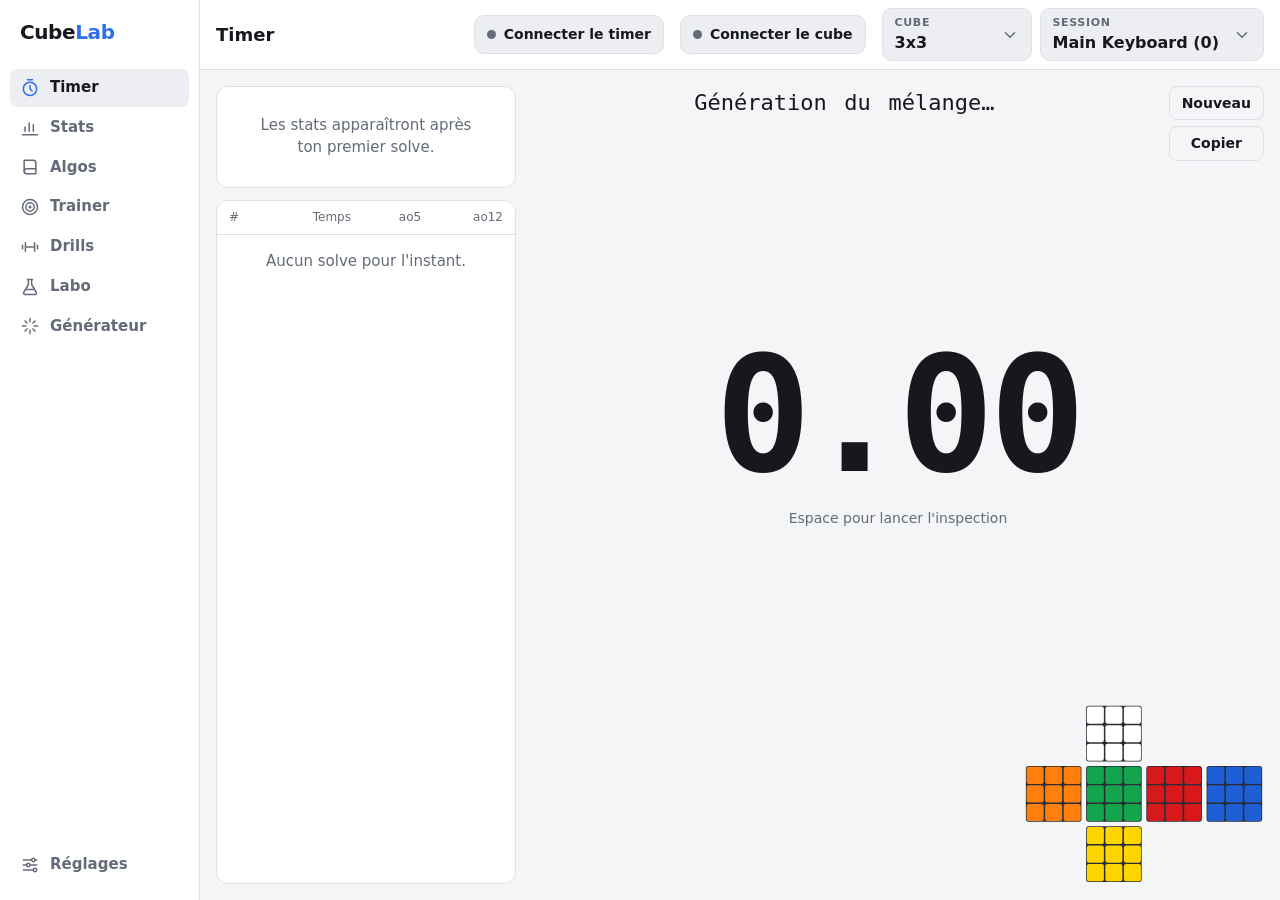
==== index.html @ 6f3a15a3 "Drills : « Cross » au lieu de « Croix » Co-Authored-By: Claude Opus 5.5 <noreply@anthropic.com> Clau" ====
<!doctype html>
<html lang="fr">
<head>
<meta charset="utf-8">
<meta name="viewport" content="width=device-width, initial-scale=1">
<title>CubeLab</title>
<link rel="stylesheet" href="css/style.css?v=33">
</head>
<body>
<div class="app">
<nav class="sidebar" aria-label="Navigation">
  <div class="brand">Cube<span>Lab</span></div>
  <div class="nav-items">
    <button class="tab active" data-tab="timer" data-title="Timer" aria-current="page">
      <svg viewBox="0 0 24 24" aria-hidden="true"><circle cx="12" cy="13" r="8"/><path d="M12 9v4l2.5 2.5M9 2h6"/></svg>
      <span>Timer</span>
    </button>
    <button class="tab" data-tab="stats" data-title="Statistiques">
      <svg viewBox="0 0 24 24" aria-hidden="true"><path d="M3 20h18M6 16v-5M11 16V6M16 16v-8"/></svg>
      <span>Stats</span>
    </button>
    <button class="tab" data-tab="algos" data-title="Algos">
      <svg viewBox="0 0 24 24" aria-hidden="true"><path d="M5 4h11a3 3 0 0 1 3 3v13H8a3 3 0 0 1-3-3z"/><path d="M5 17a3 3 0 0 1 3-3h11"/></svg>
      <span>Algos</span>
    </button>
    <button class="tab" data-tab="trainer" data-title="Trainer">
      <svg viewBox="0 0 24 24" aria-hidden="true"><circle cx="12" cy="12" r="9"/><circle cx="12" cy="12" r="5"/><circle cx="12" cy="12" r="1"/></svg>
      <span>Trainer</span>
    </button>
    <button class="tab" data-tab="drills" data-title="Drills">
      <svg viewBox="0 0 24 24" aria-hidden="true"><path d="M3 10v4M6.5 7v10M17.5 7v10M21 10v4M6.5 12h11"/></svg>
      <span>Drills</span>
    </button>
    <button class="tab" data-tab="lab" data-title="Labo d'algos">
      <svg viewBox="0 0 24 24" aria-hidden="true"><path d="M9 3h6M10 3v6L4.5 18.5A1.7 1.7 0 0 0 6 21h12a1.7 1.7 0 0 0 1.5-2.5L14 9V3"/><path d="M7 15h10"/></svg>
      <span>Labo</span>
    </button>
    <button class="tab" data-tab="gen" data-title="Générateur d'algos">
      <svg viewBox="0 0 24 24" aria-hidden="true"><path d="M12 3v4M12 17v4M3 12h4M17 12h4M6 6l2.5 2.5M15.5 15.5 18 18M6 18l2.5-2.5M15.5 8.5 18 6"/></svg>
      <span data-short="Génér.">Générateur</span>
    </button>
  </div>
  <button id="settings-btn" class="tab nav-settings">
    <svg viewBox="0 0 24 24" aria-hidden="true"><path d="M4 6h10M18 6h2M4 12h4M12 12h8M4 18h12"/><circle cx="16" cy="6" r="2"/><circle cx="10" cy="12" r="2"/><circle cx="18" cy="18" r="2"/></svg>
    <span>Réglages</span>
  </button>
</nav>

<div class="main-col">
<header class="topbar">
  <h1 id="page-title">Timer</h1>
  <button type="button" id="device-btn" class="device-btn">
    <span class="device-dot"></span><span id="device-label">Connecter le timer</span>
  </button>
  <button type="button" id="cube-btn" class="device-btn">
    <span class="device-dot"></span><span id="cube-label">Connecter le cube</span>
  </button>
  <div class="selectors">
    <div id="puzzle"></div>
    <div id="session"></div>
  </div>
</header>

<main>
  <section id="view-timer" class="view active">
    <aside class="side">
      <div id="stats" class="card stats"></div>
      <div class="card solves">
        <table>
          <thead><tr><th>#</th><th>Temps</th><th>ao5</th><th>ao12</th></tr></thead>
          <tbody id="solves-body"></tbody>
        </table>
        <p id="solves-empty" class="empty">Aucun solve pour l'instant.</p>
      </div>
    </aside>

    <div class="stage">
      <div class="scramble-bar">
        <div id="scramble" class="scramble"></div>
        <div class="scramble-actions">
          <button id="new-scramble" class="btn ghost">Nouveau</button>
          <button id="copy-scramble" class="btn ghost">Copier</button>
        </div>
      </div>

      <div id="timer-zone" class="timer-zone">
        <div id="timer" class="timer">0.00</div>
        <div id="timer-hint" class="hint"></div>
        <div id="last-splits" class="splits-line"></div>
      </div>

      <div id="last-actions" class="last-actions" hidden>
        <button class="btn" data-pen="">OK</button>
        <button class="btn" data-pen="+2">+2</button>
        <button class="btn" data-pen="DNF">DNF</button>
        <button class="btn danger" data-del>Supprimer</button>
      </div>

      <div id="preview" class="preview"></div>
      <div id="smart-bar" class="smart-bar" hidden>
        <button type="button" class="btn ghost" id="smart-sync" title="À utiliser si le cube affiché ne correspond plus au vrai cube">Le cube est résolu</button>
      </div>
    </div>
  </section>

  <section id="view-lab" class="view">
    <div class="lab">
      <div class="card lab-input">
        <label for="alg-input">Algorithme</label>
        <textarea id="alg-input" rows="3" spellcheck="false" placeholder="ex : R U R' U'   ·   [R, U]   ·   [F: (R U R' U')2]   ·   r U R' U'"></textarea>
        <div class="segmented" role="radiogroup">
          <label><input type="radio" name="lab-mode" value="result" checked> Résultat de l'algo</label>
          <label><input type="radio" name="lab-mode" value="case"> Cas que l'algo résout</label>
        </div>
        <p id="lab-error" class="error" hidden></p>
      </div>
      <div class="lab-grid">
        <div id="lab-net" class="card lab-net"></div>
        <div class="card lab-info">
          <div id="lab-info"></div>
          <div class="row-btns lab-actions">
            <button id="lab-solve" class="btn">Résoudre ce cube</button>
            <button id="lab-to-gen" class="btn">Chercher des algos pour ce cas</button>
          </div>
          <div id="lab-solution" class="lab-solution" hidden></div>
        </div>
      </div>
    </div>
  </section>

  <section id="view-gen" class="view">
    <div class="lab">
      <div class="card lab-input">
        <label for="gen-input">Cas à résoudre</label>
        <textarea id="gen-input" rows="2" spellcheck="false" placeholder="Colle un algo connu pour ce cas (ex : T-perm) ou un setup qui le crée"></textarea>
        <div class="segmented" role="radiogroup">
          <label><input type="radio" name="gen-mode" value="alg" checked> C'est un algo qui résout le cas</label>
          <label><input type="radio" name="gen-mode" value="setup"> C'est un setup qui crée le cas</label>
        </div>
        <div class="gen-options">
          <label class="stack">Ce qui doit être résolu
            <select id="gen-mask">
              <option value="full">Cube entier (PLL, ZBLL, 1LLL…)</option>
              <option value="oll">Orientation de la dernière couche (OLL)</option>
              <option value="f2l">Deux premières couches (F2L)</option>
            </select>
          </label>
          <fieldset class="gen-moves">
            <legend>Mouvements autorisés</legend>
            <div id="gen-bases" class="chips"></div>
          </fieldset>
          <label class="stack">Longueur max
            <input type="number" id="gen-max" min="1" max="20" value="14">
          </label>
          <div class="stack gen-auf">
            <label><input type="checkbox" id="gen-preauf" checked> AUF avant (gratuit)</label>
            <label><input type="checkbox" id="gen-postauf" checked> AUF après (gratuit)</label>
          </div>
        </div>
        <div class="row-btns">
          <button id="gen-run" class="btn primary">Générer</button>
          <button id="gen-stop" class="btn" disabled>Arrêter</button>
          <span id="gen-status" class="muted gen-status"></span>
        </div>
        <p id="gen-error" class="error" hidden></p>
      </div>
      <div class="gen-grid">
        <div id="gen-net" class="card lab-net"></div>
        <div class="card gen-results">
          <div class="gen-results-head">
            <strong id="gen-count">Résultats</strong>
            <label class="muted">Trier par
              <select id="gen-sort">
                <option value="len">Longueur</option>
                <option value="score">Facilité estimée</option>
              </select>
            </label>
          </div>
          <table>
            <thead><tr><th>Algo</th><th title="Mouvements (STM)">Mvts</th><th title="Half Turn Metric">HTM</th><th title="Plus bas = plus agréable (estimation : R/U faciles, B/L moins)">Facilité</th><th></th></tr></thead>
            <tbody id="gen-body"></tbody>
          </table>
          <p id="gen-empty" class="empty">Lance une génération pour voir les algos.</p>
        </div>
      </div>
    </div>
  </section>

  <section id="view-stats" class="view">
    <div class="stats-page">
      <div id="sv-tabs" class="seg sv-tabs" role="tablist" aria-label="Catégorie de stats">
        <button type="button" role="tab" data-cat="session">Session</button>
        <button type="button" role="tab" data-cat="sessions">Sessions</button>
        <button type="button" role="tab" data-cat="algos">Algos</button>
      </div>
      <div id="stats-view"></div>
    </div>
  </section>
  <section id="view-algos" class="view">
    <div class="algos">
      <div class="card algos-head">
        <div id="algos-puzzle"></div>
        <div id="algos-set"></div>
        <button id="train-btn" class="btn primary train-btn">S'entraîner</button>
      </div>
      <div id="train-bar" class="card train-bar" hidden>
        <div class="train-row">
          <span class="muted">Sélection</span>
          <div class="row-btns">
            <button type="button" class="btn" id="train-all">Tout</button>
            <button type="button" class="btn" id="train-none">Aucun</button>
          </div>
        </div>
        <div class="train-row">
          <span class="muted">Par état</span>
          <div class="row-btns" id="train-status"></div>
        </div>
        <div class="train-row">
          <div id="train-scramble"></div>
          <div id="train-dist"></div>
          <div id="train-check"></div>
          <div id="train-auf"></div>
        </div>
        <div class="train-row train-f2l" hidden>
          <span class="muted">Slots</span>
          <div class="chips" id="train-slots"></div>
          <div id="train-variants"></div>
        </div>
      </div>
      <div id="algos-list" class="algos-list"></div>
      <div id="train-foot" class="card train-foot" hidden>
        <strong id="train-count"></strong>
        <button type="button" class="btn" id="train-cancel">Annuler</button>
        <button type="button" class="btn primary" id="train-start">Lancer</button>
      </div>
    </div>
  </section>
  <section id="view-drills" class="view">
    <aside class="side dr-side">
      <div class="card dr-options">
        <div id="dr-drill"></div>
        <div class="dr-row">
          <span class="muted">Paires à prévoir</span>
          <div id="dr-pairs" class="seg" role="tablist" aria-label="Paires à prévoir">
            <button type="button" role="tab" data-n="0">Cross</button>
            <button type="button" role="tab" data-n="1">+1</button>
            <button type="button" role="tab" data-n="2">+2</button>
          </div>
        </div>
      </div>
      <div id="dr-stats" class="card dr-stats"></div>
      <div class="card solves dr-history">
        <table>
          <thead><tr><th>#</th><th>X</th><th>Analyse</th><th>Exéc.</th><th></th></tr></thead>
          <tbody id="dr-body"></tbody>
        </table>
        <p id="dr-empty" class="empty">Aucun essai pour l'instant.</p>
      </div>
    </aside>
    <div class="stage">
      <div class="scramble-bar">
        <div id="dr-scramble" class="scramble"></div>
        <div class="scramble-actions">
          <button type="button" id="dr-new" class="btn ghost">Nouveau</button>
        </div>
      </div>
      <div id="dr-zone" class="timer-zone">
        <div id="dr-phase" class="dr-phase"></div>
        <div id="dr-timer" class="timer">0.00</div>
        <div id="dr-hint" class="hint"></div>
        <div id="dr-result" class="dr-result" hidden></div>
      </div>
    </div>
  </section>

  <section id="view-trainer" class="view">
    <div id="tr-empty" class="placeholder">
      <h2>Trainer</h2>
      <p>Aucun algo sélectionné. Dans l'onglet Algos, appuie sur S'entraîner et choisis les cas à travailler.</p>
      <p><button type="button" class="btn primary" id="tr-choose">Choisir des algos</button></p>
    </div>
    <aside class="side tr-side">
      <div class="card tr-info">
        <div id="tr-summary"></div>
        <div class="row-btns tr-info-btns">
          <button type="button" class="btn" id="tr-edit">Modifier</button>
          <button type="button" class="btn danger" id="tr-quit">Quitter</button>
        </div>
      </div>
      <div class="card solves tr-stats">
        <table>
          <thead><tr><th>Cas</th><th>n</th><th title="Moyenne">Moy.</th><th title="Médiane">Méd.</th><th title="Meilleur">Min</th><th title="Pire">Max</th></tr></thead>
          <tbody id="tr-stats-body"></tbody>
        </table>
      </div>
    </aside>
    <div class="stage tr-stage">
      <div class="scramble-bar">
        <div id="tr-scramble" class="scramble"></div>
        <div class="scramble-actions">
          <button type="button" id="tr-skip" class="btn ghost">Passer</button>
        </div>
      </div>
      <div id="tr-preview" class="tr-preview" hidden></div>
      <div id="tr-timer-zone" class="timer-zone">
        <div id="tr-timer" class="timer">0.00</div>
        <div id="tr-hint" class="hint"></div>
      </div>
      <div id="tr-last" class="card tr-last" hidden></div>
    </div>
  </section>
</main>
</div>
</div>

<dialog id="settings-dialog">
  <form method="dialog" class="dialog-body">
    <h2>Réglages</h2>
    <fieldset>
      <legend>Timer</legend>
      <label class="row">Mélanges
        <select name="scrambleType">
          <option value="random-state">Random-state (WCA)</option>
          <option value="random-move">25 mouvements aléatoires</option>
        </select>
      </label>
      <label class="row"><input type="checkbox" name="inspection"> Inspection WCA (15 s)</label>
      <label class="row"><input type="checkbox" name="voice"> Annonces vocales à 8 s et 12 s</label>
      <label class="row">Maintien avant départ
        <select name="holdMs">
          <option value="0">Aucun</option>
          <option value="300">0,3 s</option>
          <option value="550">0,55 s (stackmat)</option>
        </select>
      </label>
      <label class="row">Précision
        <select name="precision">
          <option value="2">Centièmes</option>
          <option value="3">Millièmes</option>
        </select>
      </label>
      <label class="row">Affichage pendant le solve
        <select name="runningDisplay">
          <option value="full">Temps complet</option>
          <option value="seconds">Secondes seulement</option>
          <option value="hidden">Masqué</option>
        </select>
      </label>
    </fieldset>
    <fieldset>
      <legend>Session</legend>
      <div class="row-btns">
        <button type="button" class="btn" id="session-new">Nouvelle</button>
        <button type="button" class="btn" id="session-rename">Modifier</button>
        <button type="button" class="btn danger" id="session-delete">Supprimer</button>
      </div>
    </fieldset>
    <fieldset>
      <legend>Données</legend>
      <div class="row-btns">
        <button type="button" class="btn" id="export-btn">Exporter (JSON)</button>
        <button type="button" class="btn" id="import-btn">Importer</button>
        <input type="file" id="import-file" accept="application/json,.json" hidden>
      </div>
    </fieldset>
    <div class="dialog-actions"><button class="btn primary" value="close">Fermer</button></div>
  </form>
</dialog>

<dialog id="session-dialog">
  <form method="dialog" class="dialog-body">
    <h2 id="session-dialog-title">Nouvelle session</h2>
    <label class="stack">Nom<input type="text" name="name" maxlength="40" autocomplete="off"></label>
    <label class="row"><input type="checkbox" name="stats"> Afficher ses stats dans l'onglet Stats</label>
    <p id="session-main-note" class="muted" hidden>Session principale : toujours comptée dans les stats.</p>
    <div class="dialog-actions row-btns">
      <button class="btn" value="cancel" formnovalidate>Annuler</button>
      <button class="btn primary" value="save">Enregistrer</button>
    </div>
  </form>
</dialog>

<dialog id="solve-dialog">
  <form method="dialog" class="dialog-body">
    <h2 id="solve-title"></h2>
    <p id="solve-date" class="muted"></p>
    <div id="solve-splits" class="splits-line left"></div>
    <p id="solve-scramble" class="scramble small"></p>
    <div class="row-btns">
      <button type="button" class="btn" data-pen="">OK</button>
      <button type="button" class="btn" data-pen="+2">+2</button>
      <button type="button" class="btn" data-pen="DNF">DNF</button>
      <button type="button" class="btn danger" data-del>Supprimer</button>
    </div>
    <label class="stack">Commentaire<textarea id="solve-comment" rows="2"></textarea></label>
    <div class="dialog-actions"><button class="btn primary" value="close">Fermer</button></div>
  </form>
</dialog>

<script type="module" src="js/app.js?v=34"></script>
</body>
</html>
---- css/style.css ----
:root {
  --bg: #f4f5f7;
  --surface: #ffffff;
  --surface-2: #eceef2;
  --text: #16181d;
  --muted: #646b78;
  --border: #dde0e6;
  --accent: #2f6fed;
  --accent-text: #ffffff;
  --hold: #d93025;
  --ready: #188038;
  --inspect: #e37400;
  --danger: #c5221f;
  --net-bg: #2a2d34;
  --mono: ui-monospace, "SF Mono", "Cascadia Mono", Consolas, monospace;
  color-scheme: light;
}
@media (prefers-color-scheme: dark) {
  :root:not([data-theme="light"]) {
    --bg: #111317;
    --surface: #1a1d23;
    --surface-2: #242830;
    --text: #e8eaee;
    --muted: #9aa1ad;
    --border: #2e333c;
    --accent: #6c9bff;
    --accent-text: #0b1020;
    --hold: #ff6b5e;
    --ready: #4cd27a;
    --inspect: #ffa53d;
    --danger: #ff6b5e;
    --net-bg: #0b0c0f;
    color-scheme: dark;
  }
}
:root[data-theme="dark"] {
  --bg: #111317; --surface: #1a1d23; --surface-2: #242830; --text: #e8eaee; --muted: #9aa1ad;
  --border: #2e333c; --accent: #6c9bff; --accent-text: #0b1020; --hold: #ff6b5e; --ready: #4cd27a;
  --inspect: #ffa53d; --danger: #ff6b5e; --net-bg: #0b0c0f; color-scheme: dark;
}

* { box-sizing: border-box; }
html, body { height: 100%; }
body {
  margin: 0;
  background: var(--bg);
  color: var(--text);
  font: 15px/1.45 system-ui, -apple-system, "Segoe UI", Roboto, sans-serif;
}

/* ---------- Structure : barre latérale + colonne principale ---------- */
.app { display: flex; height: 100%; }
.main-col { flex: 1; min-width: 0; display: flex; flex-direction: column; }

.sidebar {
  width: 200px; flex-shrink: 0; display: flex; flex-direction: column; gap: 4px;
  padding: 16px 10px; background: var(--surface); border-right: 1px solid var(--border);
}
.brand { font-weight: 700; font-size: 20px; letter-spacing: -0.02em; padding: 2px 10px 18px; }
.brand span { color: var(--accent); }
.nav-items { display: flex; flex-direction: column; gap: 2px; }
.tab {
  display: flex; align-items: center; gap: 10px; width: 100%;
  border: 0; background: none; color: var(--muted); font: inherit; font-weight: 600; text-align: left;
  padding: 8px 10px; border-radius: 8px; cursor: pointer;
}
.tab svg {
  width: 20px; height: 20px; flex-shrink: 0;
  fill: none; stroke: currentColor; stroke-width: 1.8; stroke-linecap: round; stroke-linejoin: round;
}
.tab:hover { color: var(--text); background: var(--surface-2); }
.tab.active { background: var(--surface-2); color: var(--text); }
.tab.active svg { stroke: var(--accent); }
.tab .soon {
  margin-left: auto; font-style: normal; font-size: 11px; font-weight: 500;
  color: var(--muted); border: 1px solid var(--border); border-radius: 999px; padding: 0 6px;
}
.nav-settings { margin-top: auto; }

.topbar {
  display: flex; align-items: center; gap: 16px; flex-wrap: wrap;
  padding: 8px 16px; min-height: 56px; border-bottom: 1px solid var(--border); background: var(--surface);
}
.topbar h1 { margin: 0; font-size: 18px; font-weight: 700; }
.device-btn {
  margin-left: auto; display: inline-flex; align-items: center; gap: 8px; cursor: pointer;
  font: inherit; font-size: 14px; font-weight: 600; color: var(--text);
  background: var(--surface-2); border: 1px solid var(--border); border-radius: 10px; padding: 8px 12px;
}
.device-btn[hidden], .device-btn .short { display: none; }
.device-btn:hover { border-color: var(--muted); }
.device-dot { width: 9px; height: 9px; border-radius: 50%; background: var(--muted); }
.device-btn[data-status="connected"] .device-dot { background: var(--ready); }
.device-btn[data-status="connecting"] .device-dot { background: var(--inspect); }
.device-btn + .device-btn { margin-left: 0; }
.device-btn:not([hidden]) ~ .selectors { margin-left: 0; }
.smart-bar { align-self: flex-end; width: 240px; display: flex; flex-direction: column; align-items: center; gap: 6px; text-align: center; font-size: 14px; color: var(--muted); }
.smart-bar[hidden] { display: none; }
.smart-bar .btn { font-size: 13px; padding: 3px 10px; }
.preview.live { outline: 2px solid var(--ready); outline-offset: 6px; border-radius: 6px; }
body.solving .smart-bar { visibility: hidden; }
.selectors { margin-left: auto; display: flex; gap: 8px; align-items: center; }
.selectors[hidden] { display: none; }
.selectors .picker-list { left: auto; right: 0; }
.picker-value { white-space: nowrap; overflow: hidden; text-overflow: ellipsis; }
.picker-list li { white-space: nowrap; }

.placeholder { margin: auto; max-width: 420px; padding: 32px 16px; text-align: center; color: var(--muted); }
.placeholder h2 { color: var(--text); margin: 0 0 8px; font-size: 22px; }
.placeholder p { margin: 0; }
select, textarea, input[type="text"] {
  font: inherit; color: var(--text); background: var(--surface-2);
  border: 1px solid var(--border); border-radius: 8px; padding: 6px 8px;
}

.btn {
  font: inherit; font-size: 14px; font-weight: 600; cursor: pointer;
  border: 1px solid var(--border); background: var(--surface); color: var(--text);
  padding: 6px 12px; border-radius: 8px;
}
.btn:hover { background: var(--surface-2); }
.btn.ghost { background: transparent; }
.btn.primary { background: var(--accent); color: var(--accent-text); border-color: transparent; }
.btn.danger { color: var(--danger); }

main { flex: 1; min-height: 0; }
.view { display: none; height: 100%; }
.view.active { display: flex; }
.card { background: var(--surface); border: 1px solid var(--border); border-radius: 12px; }

/* ---------- Vue timer ---------- */
#view-timer { gap: 16px; padding: 16px; }
.side { width: 300px; flex-shrink: 0; display: flex; flex-direction: column; gap: 12px; min-height: 0; }
.stats { padding: 12px 14px; }
/* Onglets Timer / Smart au-dessus des stats */
.seg { display: flex; gap: 4px; padding: 4px; background: var(--surface-2); border: 1px solid var(--border); border-radius: 10px; }
.seg button {
  flex: 1; font: inherit; font-size: 14px; font-weight: 600; color: var(--muted); cursor: pointer;
  background: none; border: 0; border-radius: 7px; padding: 6px 10px;
}
.seg button:hover { color: var(--text); }
.seg button.on { background: var(--surface); color: var(--text); box-shadow: 0 1px 3px rgb(0 0 0 / 0.12); }
.stats table { width: 100%; border-collapse: collapse; font-variant-numeric: tabular-nums; }
.stats th { text-align: left; font-weight: 500; color: var(--muted); font-size: 12px; padding-bottom: 4px; }
.stats td { padding: 2px 0; }
.stats td:not(:first-child), .stats th:not(:first-child) { text-align: right; }
.stats .meta { margin-top: 8px; color: var(--muted); font-size: 13px; display: flex; justify-content: space-between; }
.solves { flex: 1; overflow: auto; min-height: 120px; }
.solves table { width: 100%; border-collapse: collapse; font-variant-numeric: tabular-nums; font-size: 14px; }
.solves th {
  position: sticky; top: 0; background: var(--surface); text-align: right;
  font-weight: 500; color: var(--muted); font-size: 12px; padding: 8px 12px; border-bottom: 1px solid var(--border);
}
.solves td { text-align: right; padding: 4px 12px; }
.solves th:first-child, .solves td:first-child { text-align: left; color: var(--muted); }
.solves tbody tr { cursor: pointer; }
.solves tbody tr:hover { background: var(--surface-2); }
.solves td.best { color: var(--ready); font-weight: 600; }
.empty { color: var(--muted); text-align: center; padding: 16px; margin: 0; }

.stage { flex: 1; min-width: 0; display: flex; flex-direction: column; gap: 12px; }
.scramble-bar { display: flex; gap: 12px; align-items: flex-start; }
.scramble {
  flex: 1; font-family: var(--mono); font-size: 22px; line-height: 1.5;
  text-align: center; word-spacing: 0.2em; overflow-wrap: anywhere;
}
.scramble.small { font-size: 15px; text-align: left; }
/* Suivi du mélange au cube connecté */
.scr-move.done { color: var(--muted); opacity: 0.45; }
.scr-move.cur { color: var(--accent); text-decoration: underline; text-underline-offset: 6px; text-decoration-thickness: 3px; }
.scr-move.cur.half { color: var(--inspect); }
.scr-move.cur.wrong { color: var(--danger); }
.scr-note { font-family: system-ui, -apple-system, "Segoe UI", Roboto, sans-serif; font-size: 16px; word-spacing: normal; margin-top: 6px; }
.scr-note b { font-family: var(--mono); font-size: 20px; }
.scr-note.wrong { color: var(--danger); }
.scr-note.half { color: var(--inspect); }
.scramble-actions { display: flex; flex-direction: column; gap: 6px; }

.timer-zone {
  flex: 1; display: flex; flex-direction: column; align-items: center; justify-content: center;
  user-select: none; -webkit-user-select: none; touch-action: none; min-height: 200px;
}
.timer {
  font-family: var(--mono); font-variant-numeric: tabular-nums; font-weight: 600;
  font-size: clamp(64px, 14vw, 160px); line-height: 1; letter-spacing: -0.03em;
}
.timer.hold { color: var(--hold); }
.timer.ready { color: var(--ready); }
.timer.inspect { color: var(--inspect); }
.hint { color: var(--muted); margin-top: 12px; font-size: 14px; min-height: 1.4em; text-align: center; }
.last-actions { display: flex; justify-content: center; gap: 8px; }
.last-actions[hidden] { display: none; }
.preview { align-self: flex-end; width: 240px; }
.net { width: 100%; height: auto; display: block; }
.net-face { fill: var(--net-bg); }

/* Mode focus pendant le solve */
body.solving .topbar, body.solving .sidebar, body.solving .side, body.solving .scramble-actions,
body.solving .preview, body.solving .last-actions { visibility: hidden; }
body.inspecting .side, body.inspecting .last-actions { visibility: hidden; }

/* ---------- Labo ---------- */
#view-lab, #view-gen { padding: 16px; overflow: auto; }
.lab { width: 100%; max-width: 1000px; margin: 0 auto; display: flex; flex-direction: column; gap: 12px; }
.lab-input { padding: 14px; display: flex; flex-direction: column; gap: 10px; }
.lab-input label[for] { font-weight: 600; }
.lab-input textarea { font-family: var(--mono); font-size: 18px; resize: vertical; width: 100%; }
.segmented { display: flex; gap: 16px; flex-wrap: wrap; color: var(--muted); font-size: 14px; }
.segmented label { display: flex; gap: 6px; align-items: center; cursor: pointer; }
.error { color: var(--danger); margin: 0; }
.lab-grid { display: grid; grid-template-columns: minmax(0, 1fr) minmax(0, 1fr); gap: 12px; }
.lab-net { padding: 16px; }
.lab-info { padding: 14px 16px; }
.lab-info dl { margin: 0; display: grid; grid-template-columns: max-content 1fr; gap: 6px 16px; }
.lab-info dt { color: var(--muted); }
.lab-info dd { margin: 0; font-family: var(--mono); overflow-wrap: anywhere; }
.lab-info .yes { color: var(--ready); font-weight: 600; }
.lab-info .copy { font-family: inherit; margin-left: 6px; padding: 0 6px; font-size: 12px; }

.lab-actions { margin-top: 14px; }
.lab-solution { margin-top: 10px; overflow-wrap: anywhere; }
.lab-solution code { font-family: var(--mono); font-size: 15px; }

/* ---------- Générateur ---------- */
.gen-options { display: flex; flex-wrap: wrap; gap: 12px 20px; align-items: flex-end; }
.gen-options .stack { font-size: 14px; color: var(--muted); }
.gen-options select, .gen-options input[type="number"] { color: var(--text); }
.gen-options input[type="number"] { width: 90px; font: inherit; background: var(--surface-2); border: 1px solid var(--border); border-radius: 8px; padding: 6px 8px; }
.gen-auf { gap: 4px; }
.gen-auf label { display: flex; gap: 6px; align-items: center; color: var(--text); }
.gen-moves { flex-direction: row; padding: 6px 10px 10px; }
.chips { display: flex; flex-wrap: wrap; gap: 6px; }
.chip { position: relative; }
.chip input { position: absolute; opacity: 0; pointer-events: none; }
.chip span {
  display: inline-block; min-width: 36px; text-align: center; font-family: var(--mono); font-weight: 600;
  padding: 4px 8px; border-radius: 8px; border: 1px solid var(--border); cursor: pointer; color: var(--muted);
}
.chip input:checked + span { background: var(--accent); color: var(--accent-text); border-color: transparent; }
.chip input:focus-visible + span { outline: 2px solid var(--accent); outline-offset: 2px; }
.gen-status { font-size: 14px; align-self: center; font-variant-numeric: tabular-nums; }
.btn:disabled { opacity: 0.5; cursor: default; }
.gen-grid { display: grid; grid-template-columns: minmax(0, 320px) minmax(0, 1fr); gap: 12px; align-items: start; }
.gen-results { padding: 0; overflow: auto; max-height: 70vh; }
.gen-results-head { display: flex; justify-content: space-between; align-items: center; gap: 12px; padding: 10px 14px; border-bottom: 1px solid var(--border); flex-wrap: wrap; }
.gen-results-head select { margin-left: 6px; }
.gen-results table { width: 100%; border-collapse: collapse; font-variant-numeric: tabular-nums; font-size: 14px; }
.gen-results th { text-align: right; font-weight: 500; color: var(--muted); font-size: 12px; padding: 8px 10px; position: sticky; top: 0; background: var(--surface); }
.gen-results td { text-align: right; padding: 5px 10px; border-top: 1px solid var(--border); }
.gen-results th:first-child, .gen-results td.alg { text-align: left; }
.gen-results td.alg { font-family: var(--mono); font-size: 15px; overflow-wrap: anywhere; }
.gen-results td.actions { white-space: nowrap; }

/* ---------- Algos ---------- */
#view-algos { padding: 16px; overflow: auto; }
.algos { width: 100%; max-width: 1000px; margin: 0 auto; display: flex; flex-direction: column; gap: 12px; }
.algos-head { padding: 12px 14px; display: flex; align-items: center; gap: 10px; flex-wrap: wrap; }
.algos-list { display: flex; flex-direction: column; gap: 12px; }
.subset { padding: 12px 14px 14px; }
.subset h2 { margin: 0 0 10px; font-size: 16px; display: flex; gap: 8px; align-items: baseline; }
.subset h2 .muted { font-size: 13px; font-weight: 500; }
.case-grid { display: grid; grid-template-columns: repeat(auto-fill, minmax(104px, 1fr)); gap: 10px; }
.case {
  margin: 0; padding: 8px; border-radius: 10px; background: var(--surface-2); border: 2px solid transparent;
  display: flex; flex-direction: column; align-items: center; gap: 6px; font: inherit; color: var(--text); cursor: pointer;
}
.case:hover { border-color: var(--border); }
.case.open { border-color: var(--accent); }
.case .ll { width: 100%; max-width: 110px; height: auto; display: block; }
.ll .white-sticker { stroke: #8a909c; stroke-width: 0.05; }
.case-name { font-size: 13px; font-weight: 600; font-variant-numeric: tabular-nums; display: flex; align-items: center; gap: 5px; }
/* Pastille d'état : orange = en apprentissage, vert = appris. */
.case.learning .case-name::before, .case.learned .case-name::before { content: ""; width: 8px; height: 8px; border-radius: 50%; }
.case.learning .case-name::before { background: var(--inspect); }
.case.learned .case-name::before { background: var(--ready); }

.ll-arrows line { stroke: #16181d; stroke-width: 0.09; stroke-linecap: round; }
.ll-arrows polygon { fill: #16181d; }

.case-panel {
  grid-column: 1 / -1; display: flex; gap: 16px; padding: 14px; border-radius: 10px;
  border: 2px solid var(--accent); background: var(--surface); scroll-margin: 16px;
}
.case-panel-img { width: 130px; flex-shrink: 0; }
.case-panel-img .ll { width: 100%; height: auto; display: block; }
.case-panel-body { flex: 1; min-width: 0; display: flex; flex-direction: column; gap: 10px; }
.case-panel-head { display: flex; justify-content: space-between; align-items: center; gap: 8px; }
.case-panel-head h3 { margin: 0; font-size: 18px; }
.alg-fields { display: flex; flex-direction: column; gap: 8px; }
.alg-fields.cols { display: grid; grid-template-columns: repeat(4, minmax(0, 1fr)); gap: 10px; }
.alg-field { display: flex; flex-direction: column; gap: 6px; min-width: 0; }
.alg-field > label { font-weight: 600; font-size: 14px; }
.alg-fields.cols .case-alg { font-size: 14px; }
.alg-fields.cols .case-alg-text { font-size: 14px; }
.alg-fields.cols .case-check { font-size: 12px; }
/* Variantes F2L avec slots libres */
.variants { display: flex; flex-direction: column; gap: 6px; padding-top: 8px; border-top: 1px solid var(--border); }
.variants-title { font-size: 14px; }
.variant { display: flex; align-items: center; gap: 10px; flex-wrap: wrap; font-size: 14px; }
.variant code { font-family: var(--mono); flex: 1; min-width: 160px; }
.variant .btn { font-size: 13px; padding: 2px 8px; }
.variant-tag { font-size: 12px; font-weight: 600; padding: 2px 8px; border-radius: 999px; background: var(--surface-2); border: 1px solid var(--border); }
.variant-add summary { cursor: pointer; color: var(--accent); font-weight: 600; font-size: 14px; width: fit-content; }
.variant-form { display: flex; flex-direction: column; gap: 8px; margin-top: 8px; padding: 10px; border-radius: 10px; background: var(--surface-2); }
.variant-row { display: flex; align-items: center; gap: 10px; flex-wrap: wrap; font-size: 14px; }
.variant-row > .muted { min-width: 90px; }
.variant-form .chip span { font-family: inherit; }
.chip input:disabled + span { opacity: 0.35; cursor: default; }
.variant-alg { font-family: var(--mono); font-size: 15px; width: 100%; }
.variant-check { margin: 0; font-size: 13px; }
.variant-check.ok { color: var(--ready); font-weight: 600; }
.variant-check.error { color: var(--danger); }
.variant-form .btn { align-self: flex-start; }
.case-alg[hidden], .case-alg-locked[hidden] { display: none; }
/* Algo verrouillé : un appui long (1 s) remplit la barre puis déverrouille. */
.case-alg-locked {
  position: relative; overflow: hidden; display: flex; flex-direction: column; gap: 2px;
  padding: 8px 10px; border-radius: 8px; border: 1px solid var(--border); background: var(--surface-2);
  cursor: pointer; user-select: none; -webkit-user-select: none; -webkit-touch-callout: none; touch-action: manipulation;
}
.case-alg-locked::before {
  content: ""; position: absolute; inset: 0; background: var(--accent); opacity: 0.18;
  transform: scaleX(0); transform-origin: left;
}
.case-alg-locked.pressing::before { transform: scaleX(1); transition: transform 1s linear; }
.case-alg-locked:focus-visible { outline: 2px solid var(--accent); outline-offset: 2px; }
.case-alg-text { position: relative; font-family: var(--mono); font-size: 16px; overflow-wrap: anywhere; }
.case-alg { font-family: var(--mono); font-size: 16px; font-weight: 400; resize: vertical; width: 100%; }
.case-check { margin: 0; font-size: 14px; overflow-wrap: anywhere; }
.case-times { display: flex; align-items: center; gap: 10px; flex-wrap: wrap; font-size: 14px; }
.case-times > div { flex: 1; min-width: 200px; display: flex; flex-direction: column; gap: 2px; }
.case-times p { margin: 0; }
.case-times .btn { font-size: 13px; padding: 3px 10px; }
.case-check code { font-family: var(--mono); color: var(--text); }
.case-check.ok { color: var(--ready); font-weight: 600; }
.case-check.error { color: var(--danger); }
.status-pick { display: flex; flex-wrap: wrap; gap: 6px; }
.status-pick .chip span { font-family: inherit; padding: 6px 12px; }
.status-pick .status-learning input:checked + span { background: var(--inspect); }
.status-pick .status-learned input:checked + span { background: var(--ready); }

/* Menu déroulant maison */
.picker { position: relative; }
.picker-btn {
  display: grid; grid-template-columns: 1fr auto; grid-template-areas: "label chevron" "value chevron";
  align-items: center; column-gap: 14px; min-width: 150px; text-align: left; cursor: pointer;
  font: inherit; color: var(--text); background: var(--surface-2); border: 1px solid var(--border);
  border-radius: 10px; padding: 6px 12px;
}
.picker-btn:hover { border-color: var(--muted); }
.picker-btn:focus-visible { outline: 2px solid var(--accent); outline-offset: 2px; }
.picker-label { grid-area: label; font-size: 11px; font-weight: 600; text-transform: uppercase; letter-spacing: 0.06em; color: var(--muted); }
.picker-value { grid-area: value; font-weight: 700; font-size: 16px; }
.picker-chevron { grid-area: chevron; width: 18px; height: 18px; fill: none; stroke: var(--muted); stroke-width: 2; stroke-linecap: round; stroke-linejoin: round; transition: transform 0.15s; }
.picker-btn[aria-expanded="true"] .picker-chevron { transform: rotate(180deg); }
.picker-list {
  position: absolute; z-index: 20; top: calc(100% + 6px); left: 0; min-width: 100%;
  margin: 0; padding: 4px; list-style: none; background: var(--surface); border: 1px solid var(--border);
  border-radius: 10px; box-shadow: 0 8px 24px rgb(0 0 0 / 0.18);
}
.picker-list[hidden] { display: none; }
.picker-list li {
  display: flex; justify-content: space-between; align-items: center; gap: 16px;
  padding: 8px 10px; border-radius: 7px; cursor: pointer; font-weight: 600;
}
.picker-list li:hover, .picker-list li.active { background: var(--surface-2); }
.picker-list li[aria-selected="true"] { color: var(--accent); }
.picker-list li[aria-selected="true"]::after { content: "✓"; }

/* Mode Train : sélection des cas */
.train-btn { margin-left: auto; align-self: stretch; padding: 0 22px; font-size: 15px; }
.train-btn[hidden] { display: none; }
.train-bar { padding: 12px 14px; display: flex; flex-direction: column; gap: 10px; }
.train-bar[hidden], .train-foot[hidden], .train-f2l[hidden] { display: none; }
.train-f2l .chip span { font-family: inherit; }
.train-row { display: flex; align-items: center; gap: 10px; flex-wrap: wrap; }
.train-row > .muted { min-width: 70px; font-size: 14px; }
/* Pied de page collant : compteur + Annuler/Lancer toujours visibles pendant la sélection. */
.train-foot {
  position: sticky; bottom: 0; z-index: 10; display: flex; align-items: center; gap: 10px;
  padding: 10px 14px; box-shadow: 0 -6px 18px rgb(0 0 0 / 0.12);
}
.train-foot strong { margin-right: auto; font-size: 14px; }
.train-foot .btn { white-space: nowrap; }
.status-btn .muted { font-weight: 500; }
.status-btn.on { border-color: var(--accent); color: var(--accent); }
.status-btn.status-learning.on { border-color: var(--inspect); color: var(--inspect); }
.status-btn.status-learned.on { border-color: var(--ready); color: var(--ready); }
.selecting .subset h2 { cursor: pointer; }
.selecting .subset h2:hover { color: var(--accent); }
.selecting .case { opacity: 0.55; }
.selecting .case.selected { opacity: 1; border-color: var(--accent); background: color-mix(in srgb, var(--accent) 14%, var(--surface-2)); }

/* ---------- Trainer ---------- */
#view-trainer, #view-drills { gap: 16px; padding: 16px; }
/* Drills */
.dr-options { padding: 12px 14px; display: flex; flex-direction: column; gap: 10px; }
.dr-options .picker-btn { width: 100%; }
.dr-row { display: flex; flex-direction: column; gap: 6px; font-size: 14px; }
.dr-stats { padding: 12px 14px; }
.dr-stats table { width: 100%; border-collapse: collapse; font-size: 14px; font-variant-numeric: tabular-nums; }
.dr-stats th { text-align: right; font-weight: 500; color: var(--muted); font-size: 12px; padding-bottom: 4px; }
.dr-stats td { text-align: right; padding: 3px 0; }
.dr-stats th:first-child, .dr-stats td:first-child { text-align: left; }
.dr-stats tr.current td { font-weight: 700; }
.dr-note { font-size: 12px; margin-top: 6px; }
.dr-history td:last-child { white-space: nowrap; }
.dr-history .yes, .dr-result .yes { color: var(--ready); font-weight: 700; }
.dr-history .no, .dr-result .no { color: var(--danger); font-weight: 700; }
.dr-fail { color: var(--muted); text-decoration: line-through; }
.dr-del { padding: 0 6px; font-size: 14px; line-height: 1.2; }
.dr-phase { font-size: 15px; font-weight: 700; color: var(--muted); min-height: 1.4em; margin-bottom: 6px; }
.dr-result { display: flex; align-items: center; gap: 10px; margin-top: 14px; flex-wrap: wrap; justify-content: center; }
.dr-result[hidden] { display: none; }
.ok-btn { color: var(--ready); }
body.solving .dr-phase { visibility: visible; }
#view-trainer.empty > :not(#tr-empty), #view-trainer:not(.empty) > #tr-empty { display: none; }
.tr-info { padding: 12px 14px; display: flex; flex-direction: column; gap: 10px; }
.tr-info-btns .btn { flex: 1; }
#tr-summary { display: flex; flex-direction: column; gap: 2px; font-size: 14px; }
.tr-stats th, .tr-stats td { padding-left: 6px; padding-right: 8px; }
.tr-last { display: flex; align-items: center; gap: 14px; padding: 10px 14px; }
.tr-last[hidden] { display: none; }
.tr-last-img { width: 72px; flex-shrink: 0; }
.tr-last-img .ll { width: 100%; height: auto; display: block; }
.tr-last-body { flex: 1; min-width: 0; display: flex; flex-direction: column; gap: 4px; }
.tr-last-body code { font-family: var(--mono); font-size: 14px; color: var(--muted); overflow-wrap: anywhere; }
body.solving .tr-last, body.solving #tr-skip { visibility: hidden; }
.tr-preview { display: flex; flex-direction: column; align-items: center; gap: 6px; }
.tr-preview[hidden] { display: none; }
.tr-preview .ll { width: 120px; height: auto; display: block; }
.tr-preview strong { font-size: 15px; }

/* ---------- Stats ---------- */
/* Couleurs des séries (validées daltonisme et contraste, clair et sombre) */
:root { --series-1: #2a78d6; --series-2: #eb6834; --series-3: #1baf7a; --series-4: #eda100; }
@media (prefers-color-scheme: dark) { :root:not([data-theme="light"]) { --series-1: #3987e5; --series-2: #d95926; --series-3: #199e70; --series-4: #c98500; } }
:root[data-theme="dark"] { --series-1: #3987e5; --series-2: #d95926; --series-3: #199e70; --series-4: #c98500; }
/* Étapes CFOP : croix, F2L, OLL, PLL */
.ph0 { background: var(--series-1); }
.ph1 { background: var(--series-2); }
.ph2 { background: var(--series-3); }
.ph3 { background: var(--series-4); }
.split-bar { display: flex; gap: 2px; height: 14px; border-radius: 4px; overflow: hidden; margin: 4px 0 8px; }
.split-bar i { display: block; min-width: 2px; }
.splits .legend { margin-bottom: 6px; flex-wrap: wrap; }
.splits-line { display: flex; flex-wrap: wrap; justify-content: center; gap: 6px 16px; margin-top: 10px; font-size: 14px; color: var(--muted); font-variant-numeric: tabular-nums; }
.splits-line:empty { display: none; }
.splits-line.left { justify-content: flex-start; margin-top: 0; }
.splits-line span { display: inline-flex; align-items: center; gap: 6px; }
.splits-line b { color: var(--text); font-weight: 600; }
.splits-line small { font-size: 12px; }
body.solving .splits-line { visibility: hidden; }

#view-stats { padding: 16px; overflow: auto; }
.stats-page { width: 100%; max-width: 1000px; margin: 0 auto; display: flex; flex-direction: column; gap: 12px; }
.sv-tabs { align-self: flex-start; min-width: 330px; }
#stats-view { display: flex; flex-direction: column; gap: 12px; }
.kpis { display: grid; grid-template-columns: repeat(auto-fill, minmax(150px, 1fr)); gap: 10px; }
.kpi { padding: 12px 14px; display: flex; flex-direction: column; gap: 2px; }
.kpi-label { font-size: 13px; color: var(--muted); }
.kpi-value { font-size: 26px; font-weight: 700; font-variant-numeric: tabular-nums; letter-spacing: -0.02em; }
.kpi-sub { font-size: 12px; color: var(--muted); }
.chart-card { padding: 12px 14px 10px; min-width: 0; }
.chart-head { display: flex; justify-content: space-between; align-items: center; gap: 12px; flex-wrap: wrap; margin-bottom: 6px; }
.chart-head h2 { margin: 0; font-size: 16px; }
.legend { display: flex; gap: 14px; font-size: 13px; color: var(--muted); }
.legend span, .tip span { display: inline-flex; align-items: center; gap: 6px; }
.key { display: inline-block; flex-shrink: 0; }
.key.dot { width: 8px; height: 8px; border-radius: 50%; background: var(--muted); opacity: 0.6; }
.key.line { width: 14px; height: 2px; border-radius: 1px; }
.key.s1 { background: var(--series-1); }
.key.s2 { background: var(--series-2); }
.chart { position: relative; width: 100%; }
.chart svg { display: block; max-width: 100%; height: auto; overflow: visible; }
.chart .grid { stroke: var(--border); stroke-width: 1; }
.chart .axis { stroke: var(--muted); stroke-width: 1; opacity: 0.6; }
.chart .tick { fill: var(--muted); font-size: 11px; font-variant-numeric: tabular-nums; }
.chart .pt { fill: var(--muted); opacity: 0.45; }
.chart .pt.out { opacity: 0.25; }
.chart .ln { fill: none; stroke-width: 2; stroke-linejoin: round; stroke-linecap: round; }
.chart .ln.s1 { stroke: var(--series-1); }
.chart .ln.s2 { stroke: var(--series-2); }
.chart .bar { fill: var(--series-1); }
.chart .cross { stroke: var(--muted); stroke-width: 1; }
.chart .hit { fill: transparent; cursor: crosshair; }
.tip {
  position: absolute; top: 4px; transform: translateX(-50%); pointer-events: none; z-index: 5;
  display: flex; flex-direction: column; gap: 2px; padding: 8px 10px; font-size: 13px; white-space: nowrap;
  background: var(--surface); border: 1px solid var(--border); border-radius: 8px; box-shadow: 0 6px 18px rgb(0 0 0 / 0.15);
  font-variant-numeric: tabular-nums;
}
.tip[hidden] { display: none; }
.stats-grid { display: grid; grid-template-columns: minmax(0, 1fr) minmax(0, 1fr); gap: 12px; align-items: start; }
.records table { width: 100%; border-collapse: collapse; font-size: 14px; }
.records th { font-weight: 500; color: var(--muted); font-size: 12px; text-align: left; padding: 4px 6px; border-bottom: 1px solid var(--border); }
.records td { padding: 6px; border-bottom: 1px solid var(--border); }
.records tr:last-child td { border-bottom: 0; }
.records .num { text-align: right; font-variant-numeric: tabular-nums; }
.records td:first-child { font-weight: 600; }

/* Comparaison des sessions et stats des algos */
.table-scroll { overflow-x: auto; }
td.mean { white-space: nowrap; }
.sessions-table tbody tr { cursor: pointer; }
.sessions-table tbody tr:hover { background: var(--surface-2); }
.sessions-table tr.current td:first-child { color: var(--accent); }
.inline-bar { display: inline-block; width: 70px; height: 6px; border-radius: 3px; background: var(--surface-2); margin-right: 8px; vertical-align: middle; overflow: hidden; }
.inline-bar i { display: block; height: 100%; border-radius: 3px; background: var(--series-1); }
.sv-check { align-self: flex-start; min-width: 240px; }
.algo-stats { display: flex; flex-direction: column; gap: 10px; }
.algo-stats .chart-head { margin-bottom: 0; }
.status-bar { display: flex; gap: 2px; height: 10px; border-radius: 5px; overflow: hidden; }
.status-bar i { display: block; }
.st-learned { background: var(--ready); }
.st-learning { background: var(--inspect); }
.st-unknown { background: var(--border); }
.key.sq { width: 10px; height: 10px; border-radius: 3px; }
.status-legend { flex-wrap: wrap; }
.kpis.small { grid-template-columns: repeat(3, minmax(0, 1fr)); }
.kpis.small .kpi { padding: 8px 10px; background: var(--surface-2); border-radius: 10px; }
.kpis.small .kpi-value { font-size: 20px; }
.algo-table { width: 100%; border-collapse: collapse; font-size: 14px; }
.algo-table th { font-weight: 500; color: var(--muted); font-size: 12px; text-align: left; padding: 4px 6px; border-bottom: 1px solid var(--border); }
.algo-table td { padding: 4px 6px; border-bottom: 1px solid var(--border); }
.algo-table .num { text-align: right; font-variant-numeric: tabular-nums; }
.case-cell { display: inline-flex; align-items: center; gap: 8px; font-weight: 600; white-space: nowrap; }
.case-cell .ll { width: 30px; height: 30px; flex-shrink: 0; }
.st-dot { display: inline-block; width: 8px; height: 8px; border-radius: 50%; margin-right: 6px; }

/* ---------- Dialogues ---------- */
dialog {
  border: 1px solid var(--border); border-radius: 14px; background: var(--surface); color: var(--text);
  padding: 0; width: min(460px, calc(100vw - 32px));
}
dialog::backdrop { background: rgb(0 0 0 / 0.45); }
.dialog-body { padding: 18px 20px; display: flex; flex-direction: column; gap: 14px; }
.dialog-body h2 { margin: 0; font-size: 20px; }
fieldset { border: 1px solid var(--border); border-radius: 10px; padding: 10px 12px; margin: 0; display: flex; flex-direction: column; gap: 8px; }
legend { color: var(--muted); font-size: 13px; padding: 0 4px; }
.row { display: flex; align-items: center; gap: 8px; justify-content: space-between; }
.row:has(input[type="checkbox"]) { justify-content: flex-start; }
.row-btns { display: flex; gap: 8px; flex-wrap: wrap; }
.stack { display: flex; flex-direction: column; gap: 6px; }
.stack textarea { width: 100%; resize: vertical; }
.dialog-actions { display: flex; justify-content: flex-end; }
.muted { color: var(--muted); margin: 0; }

/* ---------- Mobile ---------- */
@media (max-width: 820px) {
  /* La barre latérale devient une barre d'onglets en bas. */
  .app { flex-direction: column-reverse; }
  .sidebar {
    width: 100%; flex-direction: row; padding: 4px 6px calc(4px + env(safe-area-inset-bottom));
    border-right: 0; border-top: 1px solid var(--border); overflow-x: auto; gap: 0;
  }
  .brand { display: none; }
  .nav-items { flex-direction: row; flex: 8; gap: 0; } /* 8 onglets + Réglages : largeurs égales */
  .tab { flex-direction: column; gap: 2px; padding: 6px 2px; font-size: 10px; text-align: center; min-width: 0; flex: 1; }
  .tab span { max-width: 100%; overflow: hidden; text-overflow: ellipsis; white-space: nowrap; }
  .tab span[data-short] { font-size: 0; }
  .tab span[data-short]::after { content: attr(data-short); font-size: 10px; }
  .tab .soon { display: none; }
  .nav-settings { margin-top: 0; flex: 1; width: auto; }
  .main-col { min-height: 0; }
  .topbar { gap: 10px; min-height: 0; }
  .topbar h1 { font-size: 16px; }
  .selectors { margin-left: 0; width: 100%; }
  .topbar { gap: 8px 10px; }
  .device-btn { padding: 6px 10px; font-size: 13px; }
  .device-btn .long { display: none; }
  .device-btn .short { display: inline; }
  .selectors .picker { flex: 1; min-width: 0; }
  .selectors .picker-btn { width: 100%; min-width: 0; }
  /* column + order (pas column-reverse : le haut deviendrait inaccessible au défilement) */
  #view-timer, #view-trainer, #view-drills { flex-direction: column; padding: 12px 16px; overflow: auto; }
  #view-drills .stage { order: 0; }
  .dr-side { order: 1; }
  .tr-stage { order: 0; }
  .tr-side { order: 1; }
  .tr-last { flex-wrap: wrap; }
  .tr-last #tr-undo { flex-basis: 100%; }
  .side { width: 100%; order: 1; }
  .stage { flex: none; }
  .solves { max-height: 320px; }
  .scramble { font-size: 17px; flex: none; }
  .scramble-actions { flex-direction: row; }
  .scramble-bar { flex-direction: column; align-items: stretch; }
  .preview { align-self: center; width: min(240px, 100%); }
  .smart-bar { align-self: center; }
  .lab-grid, .gen-grid, .stats-grid { grid-template-columns: 1fr; }
  #view-stats { padding: 12px 16px; }
  .sv-tabs { align-self: stretch; min-width: 0; }
  .kpis { grid-template-columns: repeat(2, minmax(0, 1fr)); }
  .kpi-value { font-size: 22px; }
  .hide-m { display: none; }
  .sv-check { align-self: stretch; }
  .inline-bar { width: 36px; }
  .kpis.small .kpi-value { font-size: 17px; }
  #view-gen, #view-algos { padding: 12px 16px; overflow: auto; }
  .case-grid { grid-template-columns: repeat(3, minmax(0, 1fr)); gap: 8px; }
  .case-panel { flex-direction: column; align-items: center; padding: 12px; }
  .case-panel-img { width: 120px; }
  .case-panel-body { width: 100%; }
  .alg-fields.cols { grid-template-columns: repeat(2, minmax(0, 1fr)); }
  .gen-results td.actions .btn { padding: 2px 4px; }
}
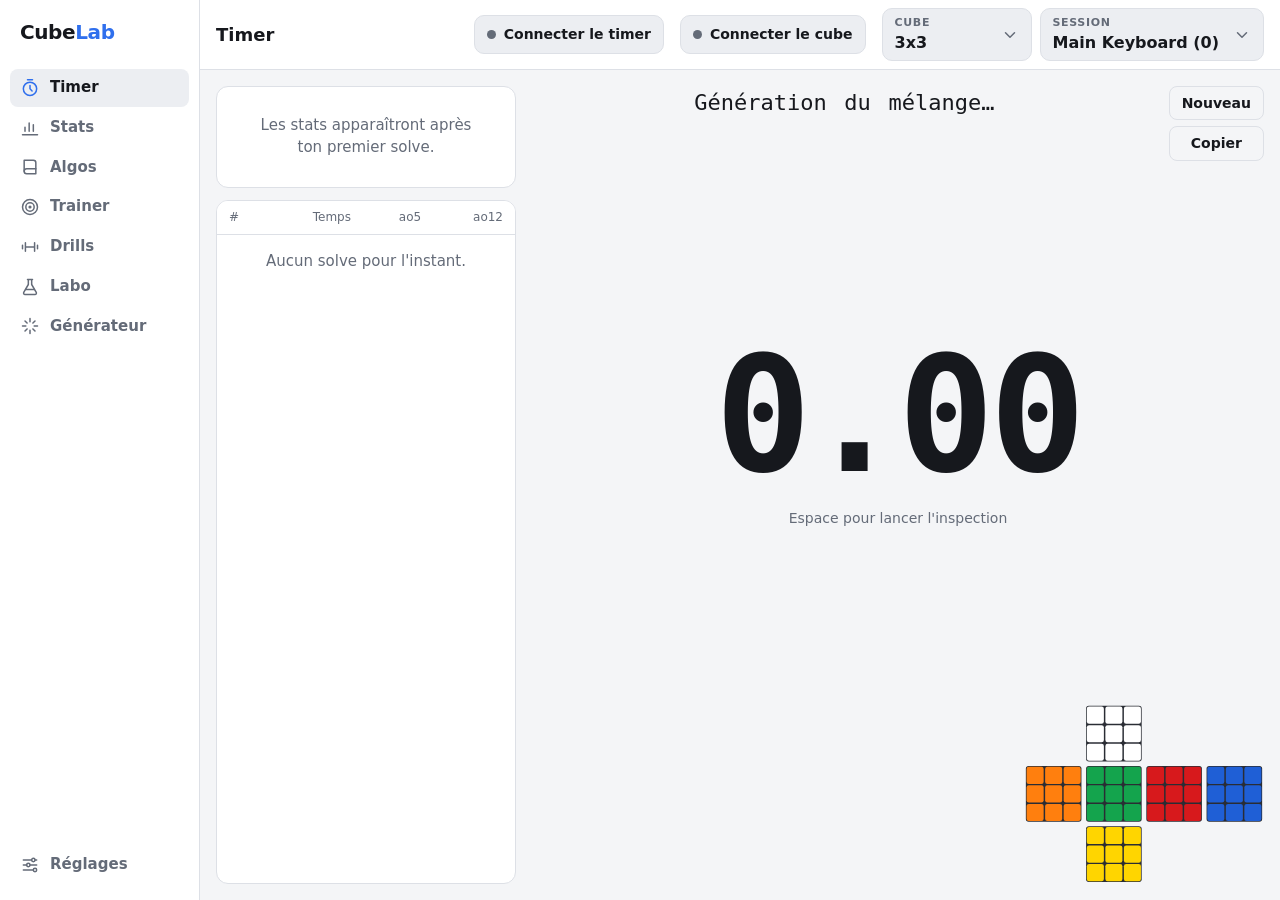
==== commit 902392ca: "Drills : 3 niveaux de cross avant +1 et +2 Niveaux Cross 1 (4 mouvements ou moins), Cross 2 (5-6), C" ====
--- a/index.html
+++ b/index.html
@@ -4,7 +4,7 @@
 <meta charset="utf-8">
 <meta name="viewport" content="width=device-width, initial-scale=1">
 <title>CubeLab</title>
-<link rel="stylesheet" href="css/style.css?v=33">
+<link rel="stylesheet" href="css/style.css?v=35">
 </head>
 <body>
 <div class="app">
@@ -240,12 +240,9 @@
       <div class="card dr-options">
         <div id="dr-drill"></div>
         <div class="dr-row">
-          <span class="muted">Paires à prévoir</span>
-          <div id="dr-pairs" class="seg" role="tablist" aria-label="Paires à prévoir">
-            <button type="button" role="tab" data-n="0">Cross</button>
-            <button type="button" role="tab" data-n="1">+1</button>
-            <button type="button" role="tab" data-n="2">+2</button>
-          </div>
+          <span class="muted">Niveau</span>
+          <div id="dr-levels" class="seg dr-levels" role="tablist" aria-label="Niveau"></div>
+          <span id="dr-level-title" class="muted dr-level-title"></span>
         </div>
       </div>
       <div id="dr-stats" class="card dr-stats"></div>
@@ -397,6 +394,6 @@
   </form>
 </dialog>
 
-<script type="module" src="js/app.js?v=34"></script>
+<script type="module" src="js/app.js?v=35"></script>
 </body>
 </html>
--- a/css/style.css
+++ b/css/style.css
@@ -397,6 +397,8 @@
 .dr-options { padding: 12px 14px; display: flex; flex-direction: column; gap: 10px; }
 .dr-options .picker-btn { width: 100%; }
 .dr-row { display: flex; flex-direction: column; gap: 6px; font-size: 14px; }
+.dr-levels button { padding: 6px 4px; font-size: 13px; white-space: nowrap; }
+.dr-level-title { font-size: 12px; }
 .dr-stats { padding: 12px 14px; }
 .dr-stats table { width: 100%; border-collapse: collapse; font-size: 14px; font-variant-numeric: tabular-nums; }
 .dr-stats th { text-align: right; font-weight: 500; color: var(--muted); font-size: 12px; padding-bottom: 4px; }
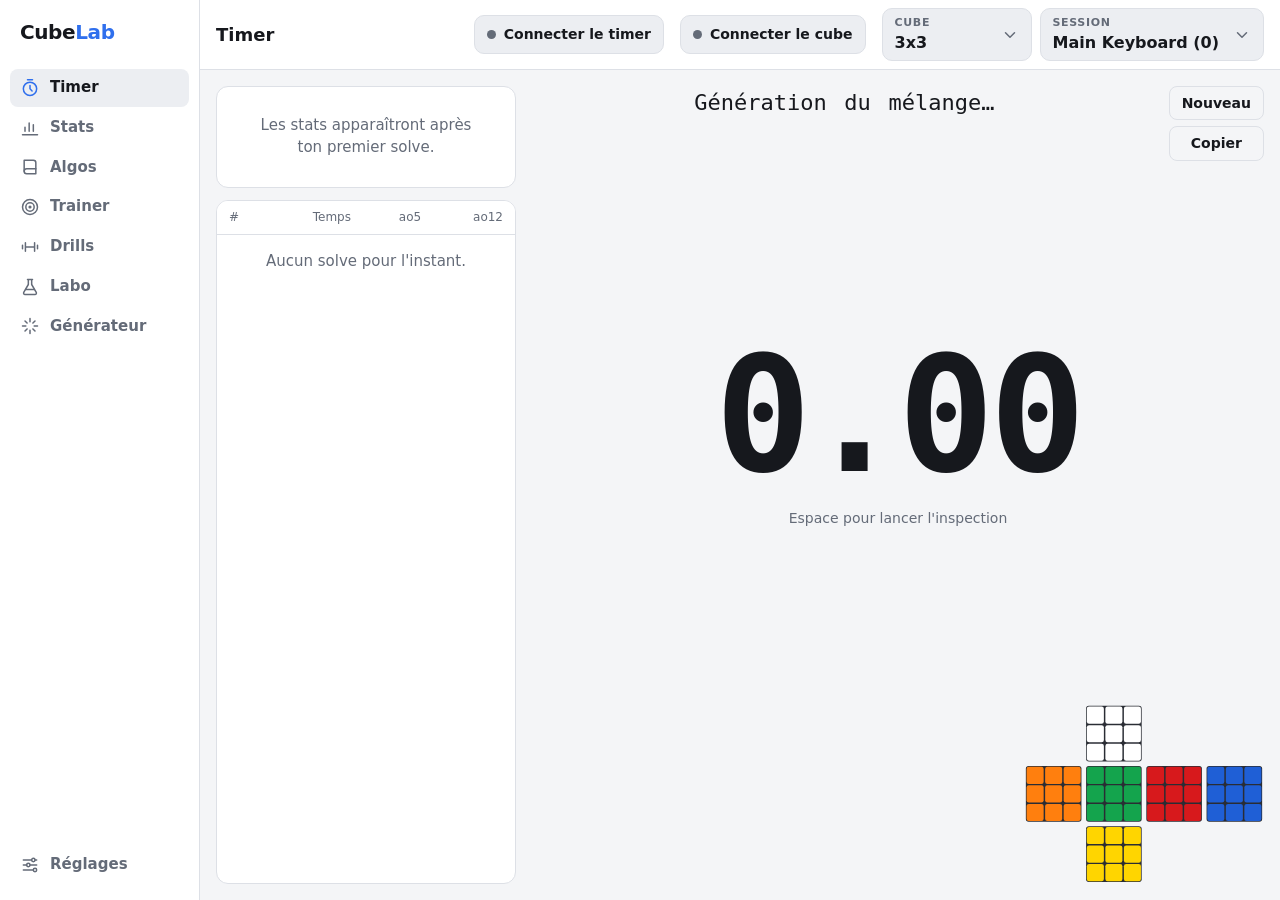
==== commit a22928d1: "Drills : difficulté de la cross séparée du nombre de paires Deux réglages indépendants : paires à pr" ====
--- a/index.html
+++ b/index.html
@@ -240,9 +240,13 @@
       <div class="card dr-options">
         <div id="dr-drill"></div>
         <div class="dr-row">
-          <span class="muted">Niveau</span>
-          <div id="dr-levels" class="seg dr-levels" role="tablist" aria-label="Niveau"></div>
-          <span id="dr-level-title" class="muted dr-level-title"></span>
+          <span class="muted">Paires à prévoir</span>
+          <div id="dr-pairs" class="seg" role="tablist" aria-label="Paires à prévoir"></div>
+        </div>
+        <div class="dr-row">
+          <span class="muted">Difficulté de la cross</span>
+          <div id="dr-diff" class="seg dr-levels" role="tablist" aria-label="Difficulté de la cross"></div>
+          <span id="dr-diff-title" class="muted dr-level-title"></span>
         </div>
       </div>
       <div id="dr-stats" class="card dr-stats"></div>
@@ -394,6 +398,6 @@
   </form>
 </dialog>
 
-<script type="module" src="js/app.js?v=35"></script>
+<script type="module" src="js/app.js?v=36"></script>
 </body>
 </html>
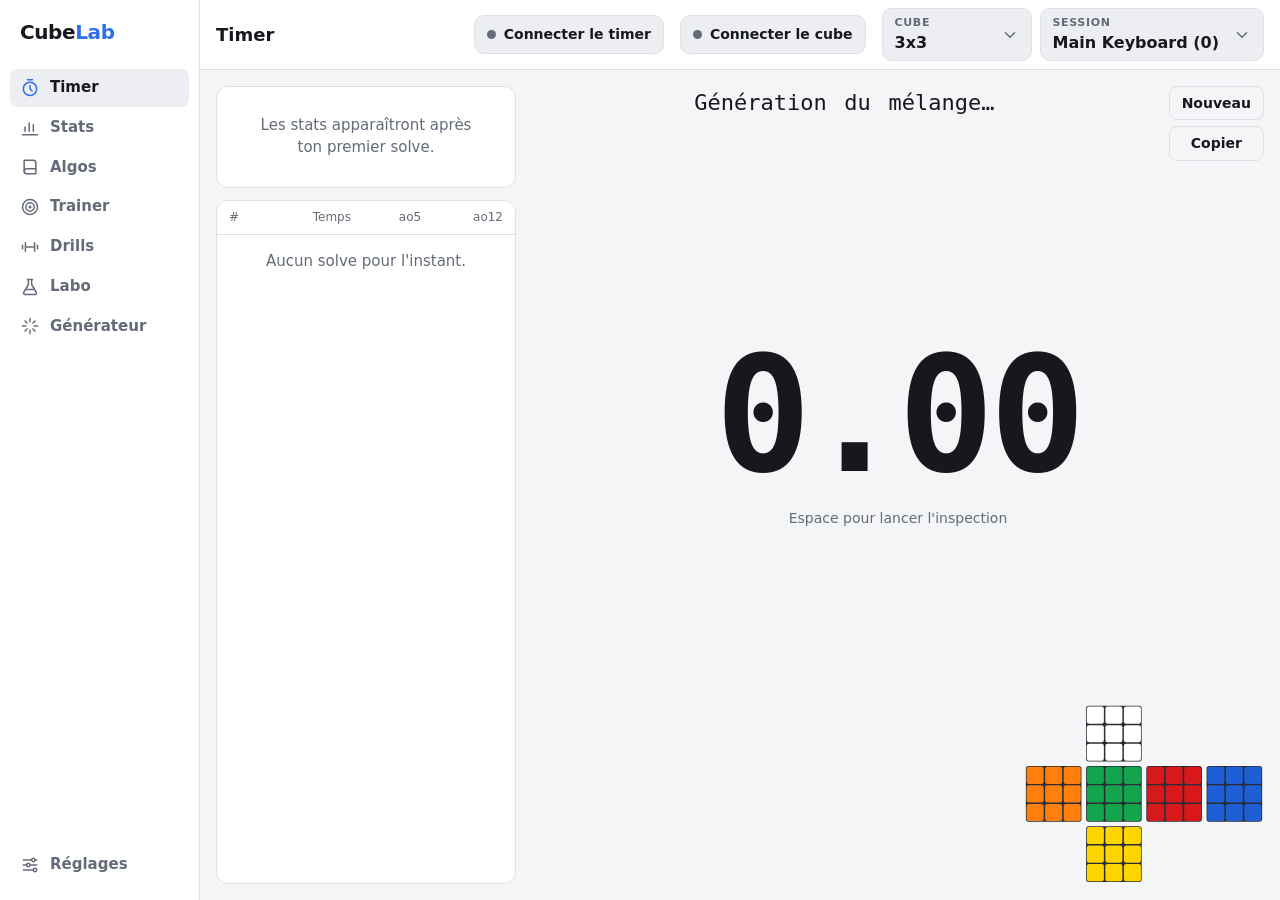
==== commit ed7f1cae: "Drills : Slow solves (métronome, pauses et TPS au cube connecté) - Nouveau drill « Slow solves » : c" ====
--- a/index.html
+++ b/index.html
@@ -4,7 +4,7 @@
 <meta charset="utf-8">
 <meta name="viewport" content="width=device-width, initial-scale=1">
 <title>CubeLab</title>
-<link rel="stylesheet" href="css/style.css?v=35">
+<link rel="stylesheet" href="css/style.css?v=38">
 </head>
 <body>
 <div class="app">
@@ -239,20 +239,29 @@
     <aside class="side dr-side">
       <div class="card dr-options">
         <div id="dr-drill"></div>
-        <div class="dr-row">
-          <span class="muted">Paires à prévoir</span>
-          <div id="dr-pairs" class="seg" role="tablist" aria-label="Paires à prévoir"></div>
-        </div>
-        <div class="dr-row">
-          <span class="muted">Difficulté de la cross</span>
-          <div id="dr-diff" class="seg dr-levels" role="tablist" aria-label="Difficulté de la cross"></div>
-          <span id="dr-diff-title" class="muted dr-level-title"></span>
+        <div class="dr-opts" data-drill="bldcross">
+          <div class="dr-row">
+            <span class="muted">Paires à prévoir</span>
+            <div id="dr-pairs" class="seg" role="tablist" aria-label="Paires à prévoir"></div>
+          </div>
+          <div class="dr-row">
+            <span class="muted">Difficulté de la cross</span>
+            <div id="dr-diff" class="seg dr-levels" role="tablist" aria-label="Difficulté de la cross"></div>
+            <span id="dr-diff-title" class="muted dr-level-title"></span>
+          </div>
+        </div>
+        <div class="dr-opts" data-drill="slow" hidden>
+          <div class="dr-row">
+            <span class="muted">Métronome (mouvements / s)</span>
+            <div id="dr-pace" class="seg dr-levels" role="tablist" aria-label="Métronome"></div>
+            <span class="muted dr-level-title">Tourne au rythme du clic, sans t'arrêter : regarde la suite pendant que tu tournes.</span>
+          </div>
         </div>
       </div>
       <div id="dr-stats" class="card dr-stats"></div>
       <div class="card solves dr-history">
         <table>
-          <thead><tr><th>#</th><th>X</th><th>Analyse</th><th>Exéc.</th><th></th></tr></thead>
+          <thead id="dr-head"></thead>
           <tbody id="dr-body"></tbody>
         </table>
         <p id="dr-empty" class="empty">Aucun essai pour l'instant.</p>
@@ -398,6 +407,6 @@
   </form>
 </dialog>
 
-<script type="module" src="js/app.js?v=36"></script>
+<script type="module" src="js/app.js?v=37"></script>
 </body>
 </html>
--- a/css/style.css
+++ b/css/style.css
@@ -407,6 +407,7 @@
 .dr-stats tr.current td { font-weight: 700; }
 .dr-note { font-size: 12px; margin-top: 6px; }
 .dr-history td:last-child { white-space: nowrap; }
+.dr-history th, .dr-history td { padding-left: 6px; padding-right: 6px; }
 .dr-history .yes, .dr-result .yes { color: var(--ready); font-weight: 700; }
 .dr-history .no, .dr-result .no { color: var(--danger); font-weight: 700; }
 .dr-fail { color: var(--muted); text-decoration: line-through; }
@@ -415,6 +416,14 @@
 .dr-result { display: flex; align-items: center; gap: 10px; margin-top: 14px; flex-wrap: wrap; justify-content: center; }
 .dr-result[hidden] { display: none; }
 .ok-btn { color: var(--ready); }
+.dr-opts { display: flex; flex-direction: column; gap: 10px; }
+.dr-opts[hidden] { display: none; }
+.slow-result { display: flex; flex-direction: column; align-items: center; gap: 8px; font-size: 15px; font-variant-numeric: tabular-nums; }
+.gaps { width: min(320px, 100%); height: auto; display: block; }
+.gaps .gap { fill: var(--series-1); }
+.gaps .gap-pause { fill: var(--series-2); }
+.gaps .gap-limit { stroke: var(--muted); stroke-width: 1; stroke-dasharray: 0; opacity: 0.6; }
+.gaps-legend { font-size: 12px; }
 body.solving .dr-phase { visibility: visible; }
 #view-trainer.empty > :not(#tr-empty), #view-trainer:not(.empty) > #tr-empty { display: none; }
 .tr-info { padding: 12px 14px; display: flex; flex-direction: column; gap: 10px; }
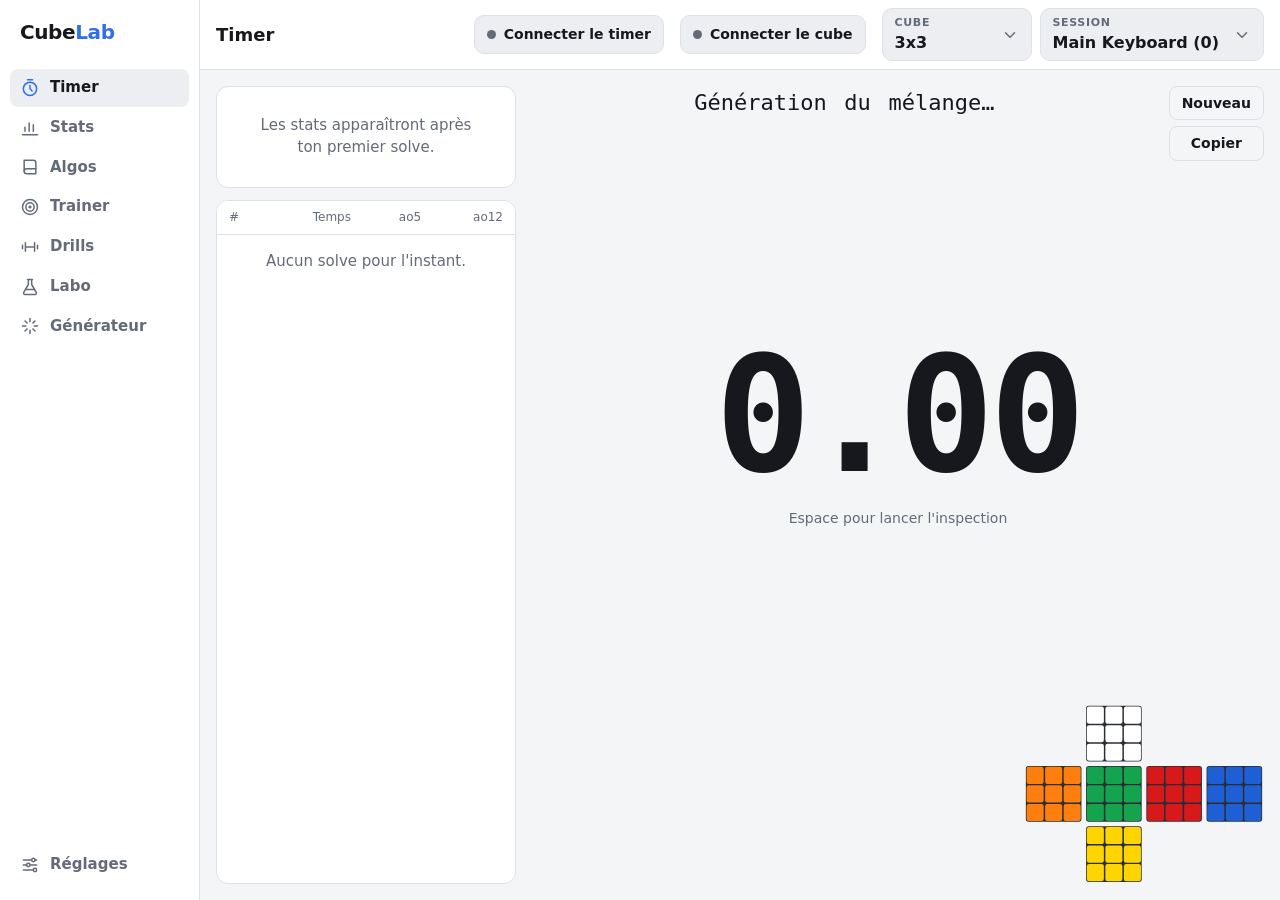
==== commit d23b2a06: "Drills : « X solves » sans « (lookahead) » Co-Authored-By: Claude Opus 5.5 <noreply@anthropic.com> C" ====
--- a/index.html
+++ b/index.html
@@ -4,7 +4,7 @@
 <meta charset="utf-8">
 <meta name="viewport" content="width=device-width, initial-scale=1">
 <title>CubeLab</title>
-<link rel="stylesheet" href="css/style.css?v=38">
+<link rel="stylesheet" href="css/style.css?v=39">
 </head>
 <body>
 <div class="app">
@@ -249,6 +249,9 @@
             <div id="dr-diff" class="seg dr-levels" role="tablist" aria-label="Difficulté de la cross"></div>
             <span id="dr-diff-title" class="muted dr-level-title"></span>
           </div>
+        </div>
+        <div class="dr-opts" data-drill="xsolve" hidden>
+          <p class="muted dr-level-title">Regarde le cube sans le toucher, puis tourne les yeux fermés ; recommence jusqu'à ce qu'il soit résolu. Le score est le nombre de regards : moins il y en a, meilleur est ton lookahead.</p>
         </div>
         <div class="dr-opts" data-drill="slow" hidden>
           <div class="dr-row">
@@ -407,6 +410,6 @@
   </form>
 </dialog>
 
-<script type="module" src="js/app.js?v=37"></script>
+<script type="module" src="js/app.js?v=40"></script>
 </body>
 </html>
--- a/css/style.css
+++ b/css/style.css
@@ -424,6 +424,8 @@
 .gaps .gap-pause { fill: var(--series-2); }
 .gaps .gap-limit { stroke: var(--muted); stroke-width: 1; stroke-dasharray: 0; opacity: 0.6; }
 .gaps-legend { font-size: 12px; }
+.x-kpis { grid-template-columns: repeat(3, minmax(0, 1fr)); }
+.x-kpis .kpi-label { font-size: 11px; }
 body.solving .dr-phase { visibility: visible; }
 #view-trainer.empty > :not(#tr-empty), #view-trainer:not(.empty) > #tr-empty { display: none; }
 .tr-info { padding: 12px 14px; display: flex; flex-direction: column; gap: 10px; }
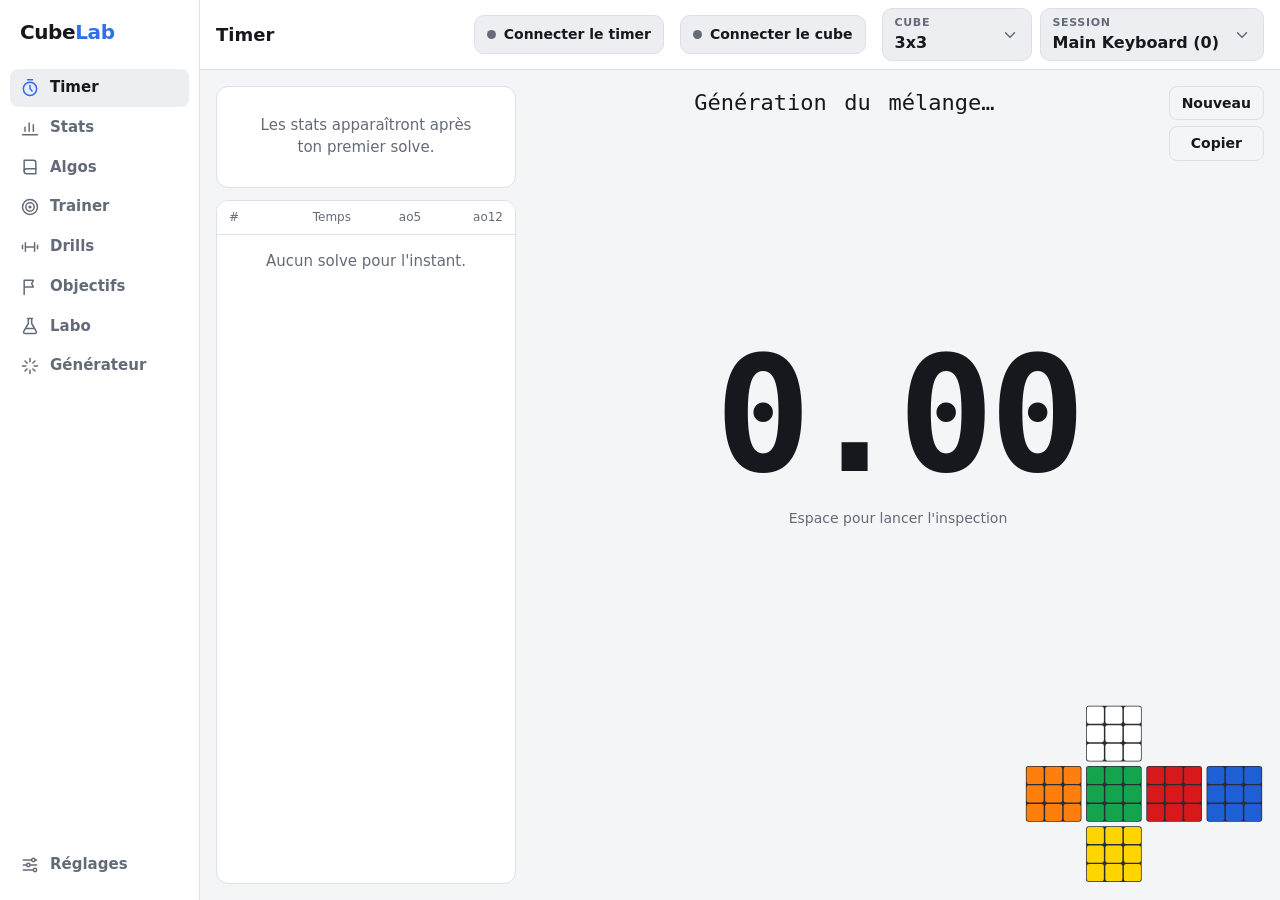
==== commit 141f2052: "Onglet Objectifs : objectifs à long terme et calendrier - Objectifs avec cible et échéance, suivis a" ====
--- a/index.html
+++ b/index.html
@@ -4,7 +4,7 @@
 <meta charset="utf-8">
 <meta name="viewport" content="width=device-width, initial-scale=1">
 <title>CubeLab</title>
-<link rel="stylesheet" href="css/style.css?v=39">
+<link rel="stylesheet" href="css/style.css?v=42">
 </head>
 <body>
 <div class="app">
@@ -30,6 +30,10 @@
     <button class="tab" data-tab="drills" data-title="Drills">
       <svg viewBox="0 0 24 24" aria-hidden="true"><path d="M3 10v4M6.5 7v10M17.5 7v10M21 10v4M6.5 12h11"/></svg>
       <span>Drills</span>
+    </button>
+    <button class="tab" data-tab="goals" data-title="Objectifs">
+      <svg viewBox="0 0 24 24" aria-hidden="true"><path d="M5 21V4M5 4h11l-2 4 2 4H5"/></svg>
+      <span>Objectifs</span>
     </button>
     <button class="tab" data-tab="lab" data-title="Labo d'algos">
       <svg viewBox="0 0 24 24" aria-hidden="true"><path d="M9 3h6M10 3v6L4.5 18.5A1.7 1.7 0 0 0 6 21h12a1.7 1.7 0 0 0 1.5-2.5L14 9V3"/><path d="M7 15h10"/></svg>
@@ -283,6 +287,46 @@
         <div id="dr-hint" class="hint"></div>
         <div id="dr-result" class="dr-result" hidden></div>
       </div>
+    </div>
+  </section>
+
+  <section id="view-goals" class="view">
+    <div class="goals-page">
+      <section class="card goals-card">
+        <div class="chart-head">
+          <h2>Objectifs</h2>
+          <button type="button" id="goal-add-btn" class="btn primary">+ Nouvel objectif</button>
+        </div>
+        <form id="goal-form" class="goal-form" hidden>
+          <div id="goal-metric"></div>
+          <div class="goal-field" data-need="session"><span class="muted">Session</span><div id="goal-session"></div></div>
+          <div class="goal-field" data-need="n"><span class="muted">Moyenne</span><div class="chips" id="goal-n"></div></div>
+          <div class="goal-field" data-need="phase"><span class="muted">Étape</span><div class="chips" id="goal-phase"></div></div>
+          <div class="goal-field" data-need="set"><span class="muted">Ensemble</span><div class="chips" id="goal-set"></div></div>
+          <div class="goal-field" data-need="pairs"><span class="muted">Paires</span><div class="chips" id="goal-pairs"></div></div>
+          <div class="goal-row">
+            <label class="stack">Cible <input type="text" name="target" autocomplete="off" required></label>
+            <label class="stack">Échéance <input type="date" name="deadline" required></label>
+          </div>
+          <label class="stack">Intitulé (facultatif) <input type="text" name="title" maxlength="60" autocomplete="off"></label>
+          <p id="goal-error" class="error" hidden></p>
+          <div class="row-btns">
+            <button type="button" class="btn" id="goal-cancel">Annuler</button>
+            <button type="submit" class="btn primary">Créer l'objectif</button>
+          </div>
+        </form>
+        <div id="goals-list" class="goals-list"></div>
+      </section>
+      <section class="card cal-card">
+        <div class="cal-head">
+          <button type="button" id="cal-prev" class="btn ghost" aria-label="Mois précédent">‹</button>
+          <h2 id="cal-title"></h2>
+          <button type="button" id="cal-next" class="btn ghost" aria-label="Mois suivant">›</button>
+          <button type="button" id="cal-today" class="btn ghost">Aujourd'hui</button>
+        </div>
+        <div id="cal-grid" class="cal-grid"></div>
+        <div id="cal-day" class="cal-day"></div>
+      </section>
     </div>
   </section>
 
@@ -410,6 +454,6 @@
   </form>
 </dialog>
 
-<script type="module" src="js/app.js?v=40"></script>
+<script type="module" src="js/app.js?v=41"></script>
 </body>
 </html>
--- a/css/style.css
+++ b/css/style.css
@@ -541,6 +541,64 @@
 .case-cell .ll { width: 30px; height: 30px; flex-shrink: 0; }
 .st-dot { display: inline-block; width: 8px; height: 8px; border-radius: 50%; margin-right: 6px; }
 
+/* ---------- Objectifs ---------- */
+#view-goals { padding: 16px; overflow: auto; }
+.goals-page { width: 100%; max-width: 1100px; margin: 0 auto; display: grid; grid-template-columns: minmax(0, 1fr) minmax(0, 1.3fr); gap: 12px; align-items: start; }
+.goals-card, .cal-card { padding: 12px 14px; display: flex; flex-direction: column; gap: 10px; }
+.goal-form { display: flex; flex-direction: column; gap: 10px; padding: 10px; border-radius: 10px; background: var(--surface-2); }
+.goal-form[hidden], .goal-field[hidden] { display: none; }
+.goal-form .picker-btn { width: 100%; background: var(--surface); }
+.goal-field { display: flex; align-items: center; gap: 10px; flex-wrap: wrap; font-size: 14px; }
+.goal-field > .muted { min-width: 70px; }
+.goal-field .chip span { font-family: inherit; }
+.goal-row { display: grid; grid-template-columns: 1fr 1fr; gap: 10px; }
+.goal-form .stack { font-size: 14px; font-weight: 600; }
+.goal-form input[type="text"], .goal-form input[type="date"], .plan-form input[type="text"], .plan-form input[type="date"], .goal-manual input {
+  font: inherit; font-weight: 400; color: var(--text); background: var(--surface); border: 1px solid var(--border); border-radius: 8px; padding: 6px 8px;
+}
+.goals-list { display: flex; flex-direction: column; gap: 8px; }
+.goal { padding: 10px 12px; border-radius: 10px; border: 1px solid var(--border); display: flex; flex-direction: column; gap: 6px; }
+.goal.reached { border-color: var(--ready); }
+.goal-top { display: flex; align-items: center; gap: 8px; }
+.goal-top strong { flex: 1; }
+.goal-badge { font-size: 12px; font-weight: 700; color: var(--ready); }
+.goal-values { display: flex; flex-wrap: wrap; gap: 4px 14px; font-size: 14px; font-variant-numeric: tabular-nums; }
+.goal-bar { height: 8px; border-radius: 4px; background: var(--surface-2); overflow: hidden; }
+.goal-bar i { display: block; height: 100%; border-radius: 4px; background: var(--series-1); }
+.goal.reached .goal-bar i { background: var(--ready); }
+.goal-manual { font-size: 13px; display: flex; align-items: center; gap: 8px; }
+.goal-manual input { width: 100px; }
+.cal-head { display: flex; align-items: center; gap: 6px; }
+.cal-head h2 { margin: 0; font-size: 17px; flex: 1; text-align: center; }
+.cal-head h2::first-letter, .cal-day h3::first-letter { text-transform: uppercase; }
+.cal-head .btn { padding: 4px 10px; }
+.cal-grid { display: grid; grid-template-columns: repeat(7, minmax(0, 1fr)); gap: 4px; }
+.cal-wd { text-align: center; font-size: 12px; color: var(--muted); font-weight: 600; padding-bottom: 2px; }
+.cal-day-cell {
+  min-height: 62px; display: flex; flex-direction: column; align-items: flex-start; gap: 2px; padding: 5px 6px; cursor: pointer;
+  font: inherit; color: var(--text); text-align: left; background: var(--surface-2); border: 2px solid transparent; border-radius: 8px;
+}
+.cal-day-cell.out { opacity: 0.45; }
+.cal-day-cell.today .cal-num { color: var(--accent); }
+.cal-day-cell.selected { border-color: var(--accent); }
+.cal-day-cell.all-done .cal-plan { color: var(--ready); }
+.cal-num { font-weight: 700; font-size: 13px; display: flex; align-items: center; gap: 4px; }
+.cal-flag { width: 7px; height: 7px; border-radius: 50%; background: var(--danger); }
+.cal-plan { font-size: 12px; font-weight: 600; color: var(--inspect); }
+.cal-act { font-size: 11px; color: var(--muted); white-space: nowrap; overflow: hidden; text-overflow: ellipsis; max-width: 100%; }
+.cal-day { border-top: 1px solid var(--border); padding-top: 10px; display: flex; flex-direction: column; gap: 8px; }
+.cal-day h3 { margin: 0; font-size: 16px; }
+.plan-list { display: flex; flex-direction: column; gap: 4px; }
+.plan-item { display: flex; align-items: center; gap: 8px; font-size: 14px; padding: 4px 0; }
+.plan-item span:first-of-type { flex: 1; }
+.plan-item.done span:first-of-type { text-decoration: line-through; color: var(--muted); }
+.plan-form { display: flex; flex-direction: column; gap: 8px; padding: 10px; border-radius: 10px; background: var(--surface-2); }
+.plan-form .picker-btn { background: var(--surface); }
+.plan-opts { display: flex; flex-wrap: wrap; gap: 10px; align-items: center; }
+.plan-repeat { display: flex; flex-wrap: wrap; align-items: center; gap: 8px; font-size: 13px; }
+.plan-repeat .chip span { font-family: inherit; min-width: 30px; padding: 3px 6px; }
+.plan-form .btn.primary { align-self: flex-start; }
+
 /* ---------- Dialogues ---------- */
 dialog {
   border: 1px solid var(--border); border-radius: 14px; background: var(--surface); color: var(--text);
@@ -568,7 +626,7 @@
     border-right: 0; border-top: 1px solid var(--border); overflow-x: auto; gap: 0;
   }
   .brand { display: none; }
-  .nav-items { flex-direction: row; flex: 8; gap: 0; } /* 8 onglets + Réglages : largeurs égales */
+  .nav-items { flex-direction: row; flex: 9; gap: 0; } /* 9 onglets + Réglages : largeurs égales */
   .tab { flex-direction: column; gap: 2px; padding: 6px 2px; font-size: 10px; text-align: center; min-width: 0; flex: 1; }
   .tab span { max-width: 100%; overflow: hidden; text-overflow: ellipsis; white-space: nowrap; }
   .tab span[data-short] { font-size: 0; }
@@ -601,7 +659,11 @@
   .scramble-bar { flex-direction: column; align-items: stretch; }
   .preview { align-self: center; width: min(240px, 100%); }
   .smart-bar { align-self: center; }
-  .lab-grid, .gen-grid, .stats-grid { grid-template-columns: 1fr; }
+  .lab-grid, .gen-grid, .stats-grid, .goals-page { grid-template-columns: 1fr; }
+  #view-goals { padding: 12px 16px; }
+  .cal-day-cell { min-height: 48px; padding: 3px 4px; }
+  /* Sur mobile, l'activité du jour devient un point. */
+  .cal-act { font-size: 0; width: 6px; height: 6px; border-radius: 50%; background: var(--muted); margin-top: auto; }
   #view-stats { padding: 12px 16px; }
   .sv-tabs { align-self: stretch; min-width: 0; }
   .kpis { grid-template-columns: repeat(2, minmax(0, 1fr)); }
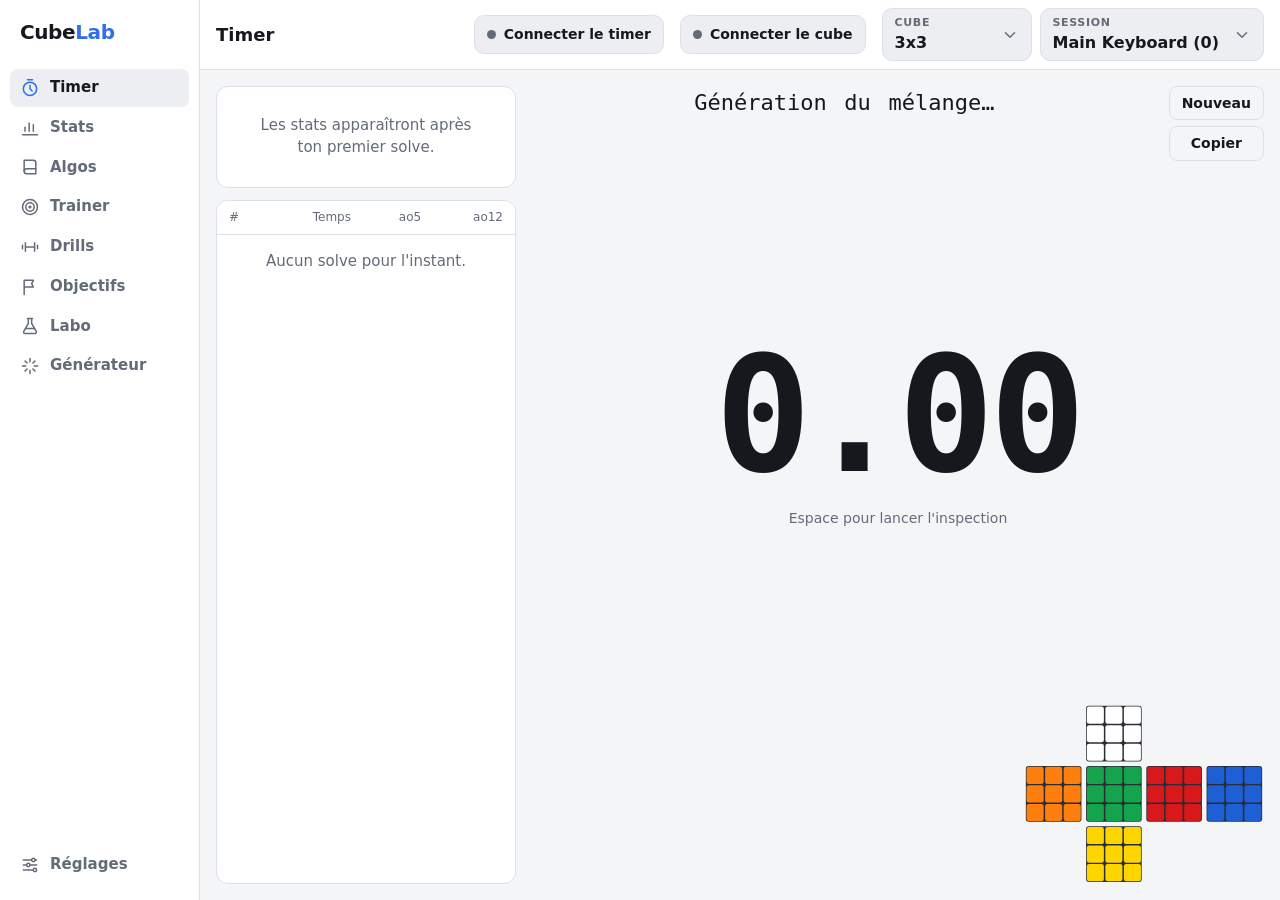
==== commit a34b623f: "Synchronisation entre appareils (Gist GitHub privé) Réglages -> Synchronisation : on colle une clé G" ====
--- a/index.html
+++ b/index.html
@@ -4,7 +4,7 @@
 <meta charset="utf-8">
 <meta name="viewport" content="width=device-width, initial-scale=1">
 <title>CubeLab</title>
-<link rel="stylesheet" href="css/style.css?v=42">
+<link rel="stylesheet" href="css/style.css?v=43">
 </head>
 <body>
 <div class="app">
@@ -420,6 +420,24 @@
         <input type="file" id="import-file" accept="application/json,.json" hidden>
       </div>
     </fieldset>
+    <fieldset>
+      <legend>Synchronisation entre appareils</legend>
+      <div id="sync-off">
+        <p class="muted sync-text">Garde les mêmes données sur tous tes appareils. Elles sont rangées dans un Gist <b>privé</b> de ton compte GitHub.
+          <a href="https://github.com/settings/tokens/new?scopes=gist&amp;description=CubeLab" target="_blank" rel="noopener">Créer une clé GitHub</a> (case « gist » seulement), puis colle-la ici, sur chaque appareil.</p>
+        <div class="sync-row">
+          <input type="password" id="sync-token" placeholder="Clé GitHub (ghp_…)" autocomplete="off" spellcheck="false">
+          <button type="button" class="btn primary" id="sync-enable">Activer</button>
+        </div>
+      </div>
+      <div id="sync-on" hidden>
+        <p id="sync-status" class="muted sync-text"></p>
+        <div class="row-btns">
+          <button type="button" class="btn" id="sync-now">Synchroniser maintenant</button>
+          <button type="button" class="btn danger" id="sync-disable">Désactiver</button>
+        </div>
+      </div>
+    </fieldset>
     <div class="dialog-actions"><button class="btn primary" value="close">Fermer</button></div>
   </form>
 </dialog>
@@ -454,6 +472,6 @@
   </form>
 </dialog>
 
-<script type="module" src="js/app.js?v=41"></script>
+<script type="module" src="js/app.js?v=43"></script>
 </body>
 </html>
--- a/css/style.css
+++ b/css/style.css
@@ -615,6 +615,12 @@
 .stack { display: flex; flex-direction: column; gap: 6px; }
 .stack textarea { width: 100%; resize: vertical; }
 .dialog-actions { display: flex; justify-content: flex-end; }
+.sync-text { font-size: 13px; margin: 0 0 8px; }
+.sync-text a { color: var(--accent); }
+.sync-text.error { color: var(--danger); }
+.sync-row { display: flex; gap: 8px; }
+.sync-row input { flex: 1; min-width: 0; font: inherit; color: var(--text); background: var(--surface-2); border: 1px solid var(--border); border-radius: 8px; padding: 6px 8px; }
+#settings-dialog { max-height: calc(100vh - 32px); overflow: auto; }
 .muted { color: var(--muted); margin: 0; }
 
 /* ---------- Mobile ---------- */
